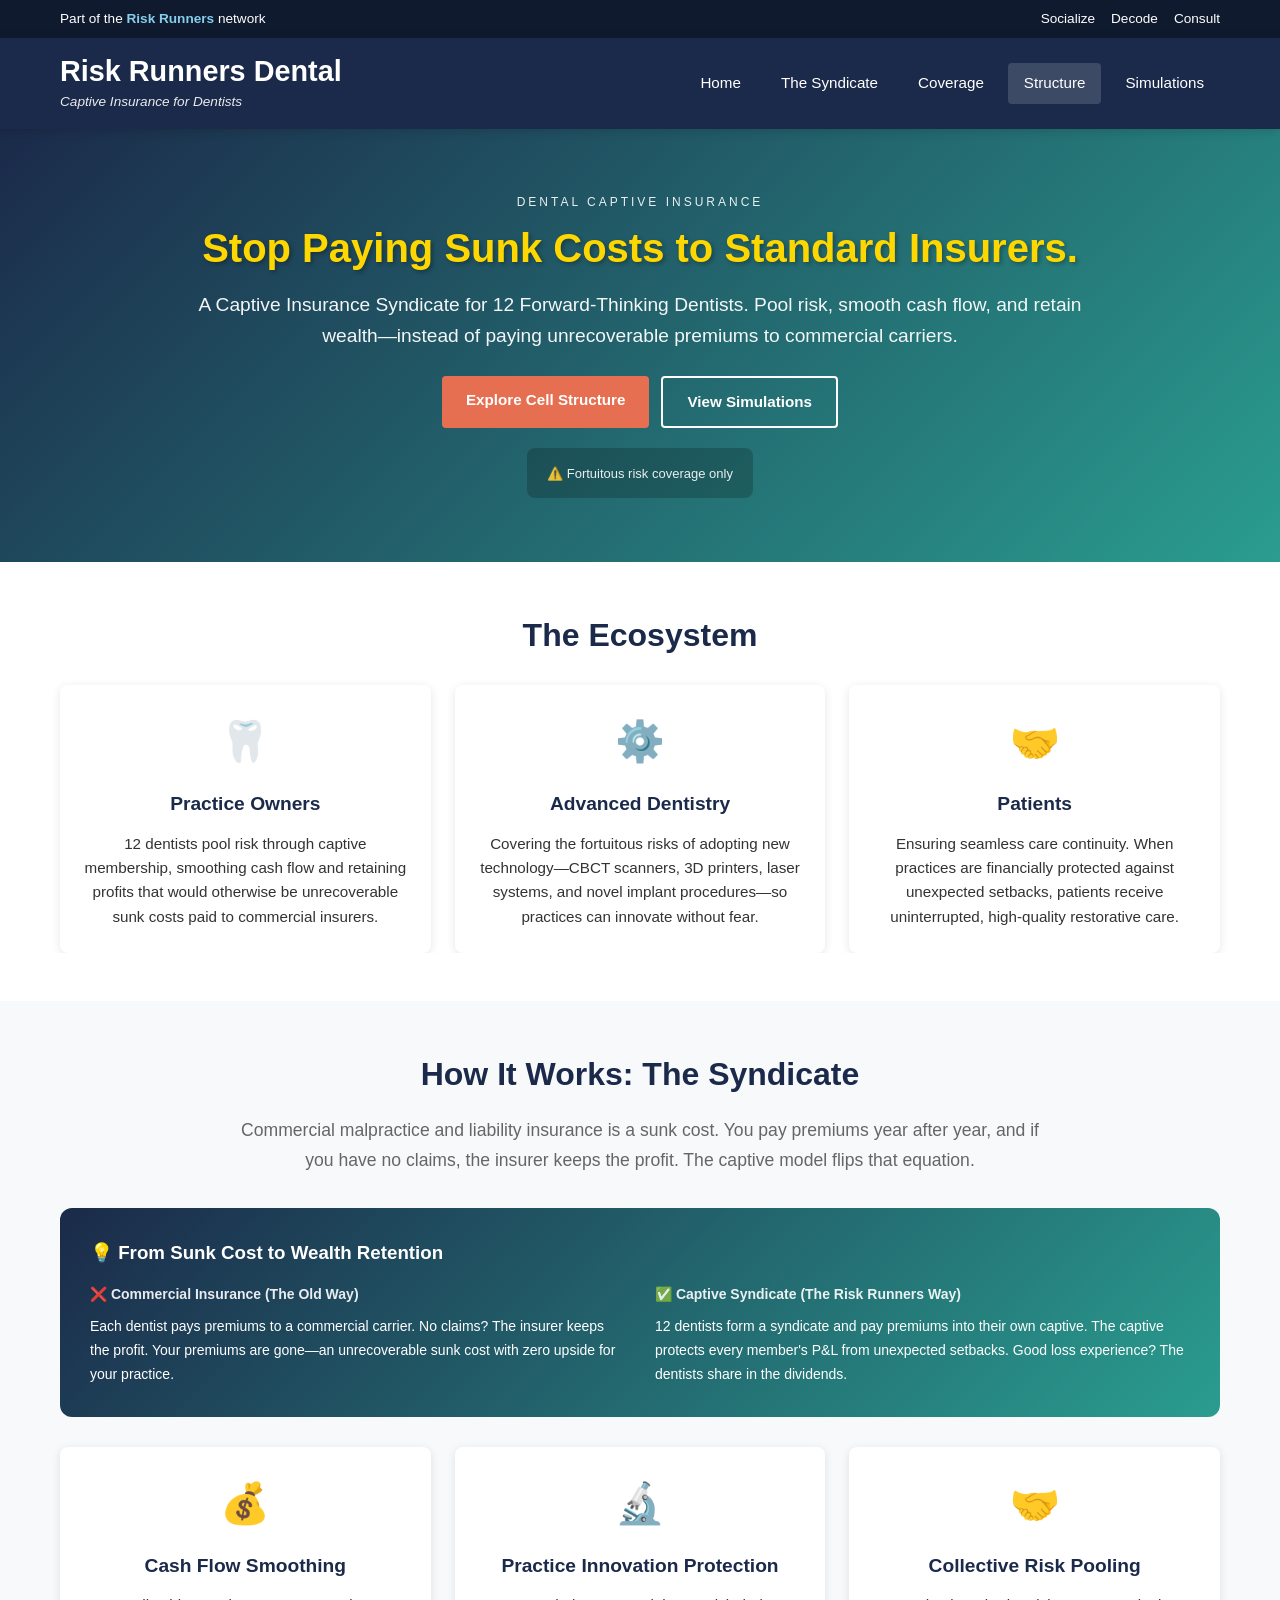
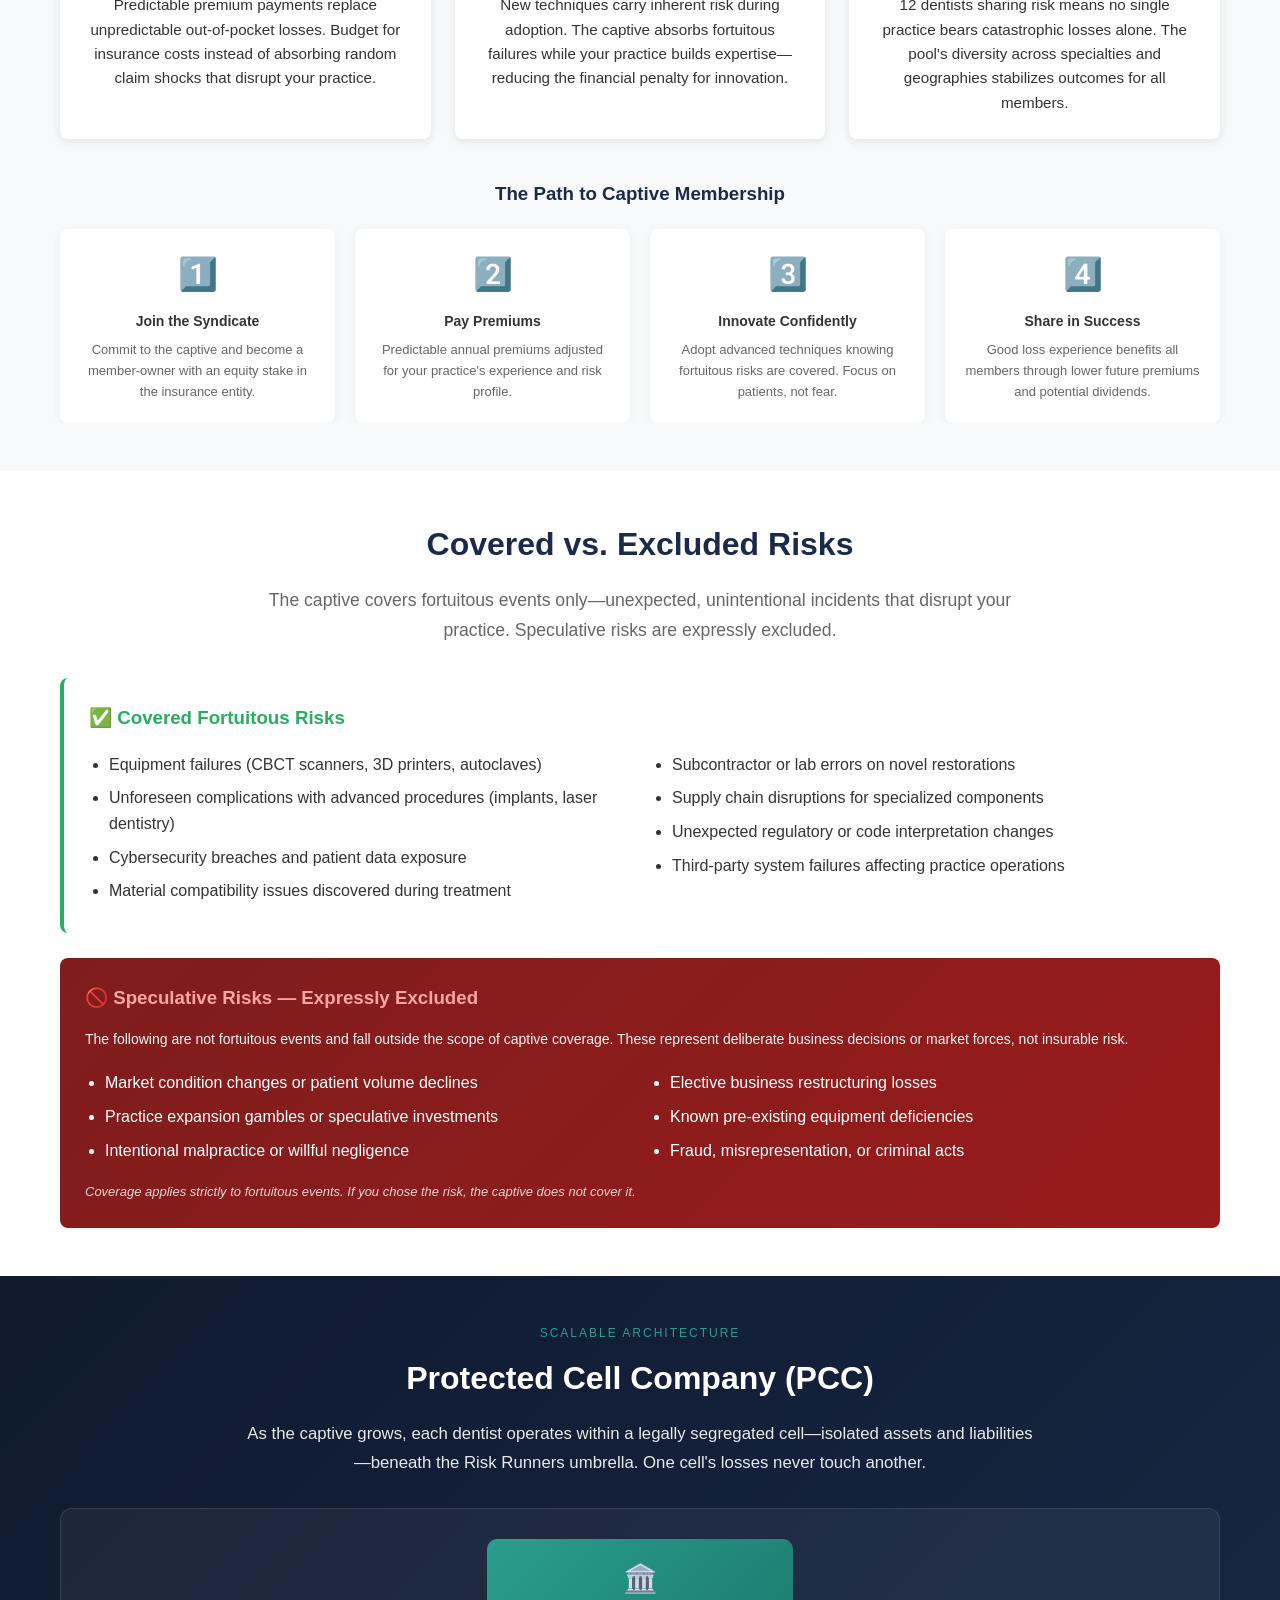
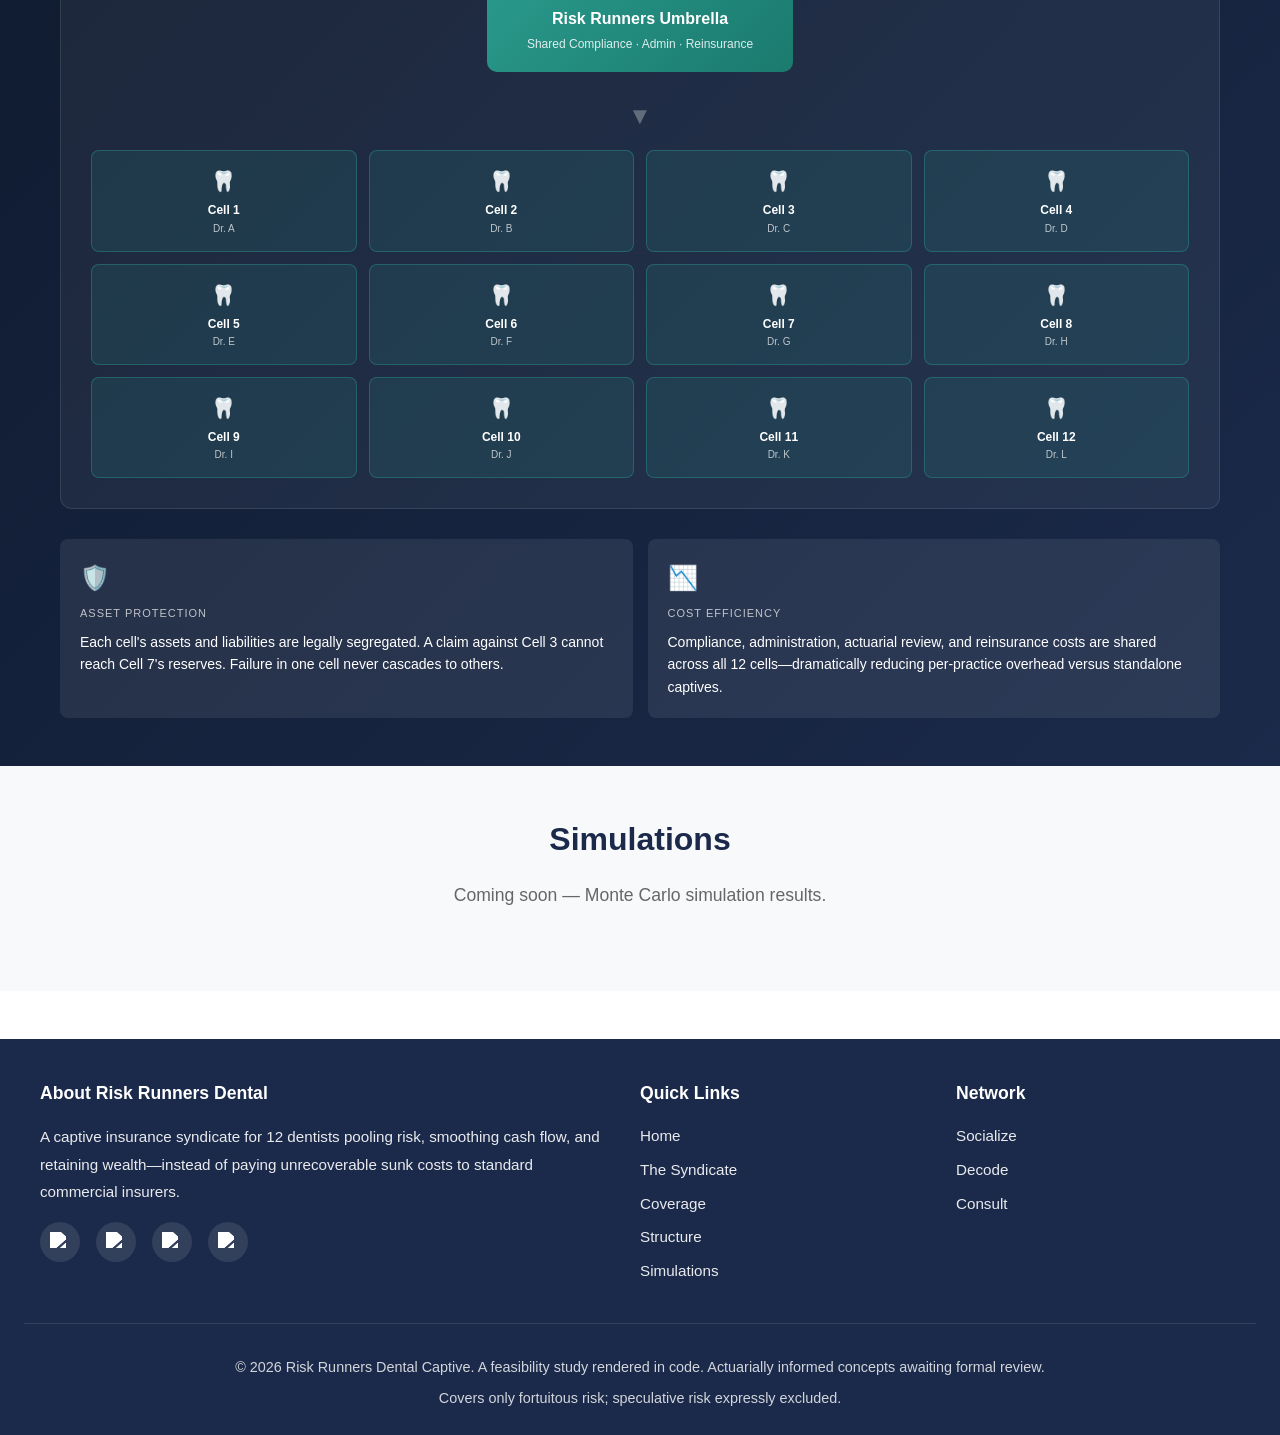
==== index.html @ a0b85a74 "Copy site files to repo root for GitHub Pages root deployment" ====
<!DOCTYPE html>
<html lang="en">
<head>
    <meta charset="UTF-8">
    <meta name="viewport" content="width=device-width, initial-scale=1.0">
    <meta http-equiv="Cache-Control" content="no-cache, no-store, must-revalidate">
    <meta http-equiv="Pragma" content="no-cache">
    <meta http-equiv="Expires" content="0">
    <title>Risk Runners Dental Captive | Captive Insurance for Dentists</title>

    <!-- Favicon and Apple Touch Icons -->
    <link rel="icon" type="image/png" href="assets/dental-captive-logo.png">
    <link rel="apple-touch-icon" href="assets/dental-captive-logo.png">
    <link rel="apple-touch-icon" sizes="152x152" href="assets/dental-captive-logo.png">
    <link rel="apple-touch-icon" sizes="180x180" href="assets/dental-captive-logo.png">
    <link rel="apple-touch-icon" sizes="167x167" href="assets/dental-captive-logo.png">

    <!-- Open Graph Meta Tags -->
    <meta property="og:title" content="Risk Runners Dental Captive">
    <meta property="og:description" content="A captive insurance syndicate for 12 forward-thinking dentists. Pool risk, smooth cash flow, and retain wealth through collective captive ownership.">
    <meta property="og:image" content="https://dental.riskrunners.com/assets/dental-captive-logo.png">
    <meta property="og:image:width" content="1200">
    <meta property="og:image:height" content="630">
    <meta property="og:url" content="https://dental.riskrunners.com/">
    <meta property="og:type" content="website">
    <meta property="og:site_name" content="Risk Runners Dental Captive">

    <!-- Twitter Card Meta Tags -->
    <meta name="twitter:card" content="summary_large_image">
    <meta name="twitter:title" content="Risk Runners Dental Captive">
    <meta name="twitter:description" content="A captive insurance syndicate for 12 forward-thinking dentists. Pool risk, smooth cash flow, and retain wealth.">
    <meta name="twitter:image" content="https://dental.riskrunners.com/assets/dental-captive-logo.png">

    <link rel="stylesheet" href="assets/style.css">
</head>
<body>
    <!-- Top Brand Bar -->
    <div class="brand-bar">
        <div class="container">
            <div>Part of the <a href="https://www.riskrunners.com" target="_blank"><strong>Risk Runners</strong></a> network</div>
            <div class="brand-links">
                <a href="https://jefferson.cloud" target="_blank">Socialize</a>
                <a href="https://richards.systems" target="_blank">Decode</a>
                <a href="https://richards.plus" target="_blank">Consult</a>
            </div>
        </div>
    </div>

    <header>
        <nav>
            <div class="logo">
                <h1><a href="index.html">Risk Runners Dental</a></h1>
                <p class="tagline">Captive Insurance for Dentists</p>
            </div>
            <button class="hamburger" aria-label="Toggle navigation menu" aria-expanded="false">
                <span></span>
                <span></span>
                <span></span>
            </button>
            <ul class="nav-links">
                <li><a href="index.html" class="active">Home</a></li>
                <li><a href="#syndicate">The Syndicate</a></li>
                <li><a href="#coverage">Coverage</a></li>
                <li><a href="#structure">Structure</a></li>
                <li><a href="#simulations">Simulations</a></li>
            </ul>
        </nav>
    </header>

    <main>
        <!-- Hero Section -->
        <section class="hero">
            <div class="hero-content">
                <div style="font-size: 12px; text-transform: uppercase; letter-spacing: 3px; margin-bottom: 10px; opacity: 0.9;">Dental Captive Insurance</div>
                <h2>Stop Paying Sunk Costs to Standard Insurers.</h2>
                <p class="lead">A Captive Insurance Syndicate for 12 Forward-Thinking Dentists. Pool risk, smooth cash flow, and retain wealth—instead of paying unrecoverable premiums to commercial carriers.</p>
                <div class="cta-buttons">
                    <a href="#structure" class="btn btn-primary">Explore Cell Structure</a>
                    <a href="#simulations" class="btn btn-secondary">View Simulations</a>
                </div>
                <div style="margin-top: 20px; padding: 12px 20px; background: rgba(0,0,0,0.2); border-radius: 8px; display: inline-block;">
                    <span style="font-size: 13px; opacity: 0.9;">⚠️ Fortuitous risk coverage only</span>
                </div>
            </div>
        </section>

        <!-- The Ecosystem -->
        <section class="overview">
            <div class="container">
                <h2>The Ecosystem</h2>
                <div class="grid-3">
                    <div class="card">
                        <div class="card-icon">🦷</div>
                        <h3>Practice Owners</h3>
                        <p>12 dentists pool risk through captive membership, smoothing cash flow and retaining profits that would otherwise be unrecoverable sunk costs paid to commercial insurers.</p>
                    </div>
                    <div class="card">
                        <div class="card-icon">⚙️</div>
                        <h3>Advanced Dentistry</h3>
                        <p>Covering the fortuitous risks of adopting new technology—CBCT scanners, 3D printers, laser systems, and novel implant procedures—so practices can innovate without fear.</p>
                    </div>
                    <div class="card">
                        <div class="card-icon">🤝</div>
                        <h3>Patients</h3>
                        <p>Ensuring seamless care continuity. When practices are financially protected against unexpected setbacks, patients receive uninterrupted, high-quality restorative care.</p>
                    </div>
                </div>
            </div>
        </section>

        <!-- How It Works / The Syndicate Analogy -->
        <section id="syndicate" class="overview" style="background: #f8f9fa;">
            <div class="container">
                <h2>How It Works: The Syndicate</h2>
                <p class="section-intro">Commercial malpractice and liability insurance is a sunk cost. You pay premiums year after year, and if you have no claims, the insurer keeps the profit. The captive model flips that equation.</p>

                <!-- Analogy Comparison -->
                <div style="background: linear-gradient(135deg, #1B2A4A 0%, #2A9D8F 100%); color: white; padding: 30px; border-radius: 12px; margin: 30px 0;">
                    <h3 style="color: white; margin-bottom: 15px;">💡 From Sunk Cost to Wealth Retention</h3>
                    <div style="display: grid; grid-template-columns: 1fr 1fr; gap: 30px;">
                        <div>
                            <h4 style="color: rgba(255,255,255,0.9); font-size: 14px; margin-bottom: 10px;">❌ Commercial Insurance (The Old Way)</h4>
                            <p style="font-size: 14px; line-height: 1.7;">Each dentist pays premiums to a commercial carrier. No claims? The insurer keeps the profit. Your premiums are gone—an unrecoverable sunk cost with zero upside for your practice.</p>
                        </div>
                        <div>
                            <h4 style="color: rgba(255,255,255,0.9); font-size: 14px; margin-bottom: 10px;">✅ Captive Syndicate (The Risk Runners Way)</h4>
                            <p style="font-size: 14px; line-height: 1.7;">12 dentists form a syndicate and pay premiums into their own captive. The captive protects every member's P&L from unexpected setbacks. Good loss experience? The dentists share in the dividends.</p>
                        </div>
                    </div>
                </div>

                <!-- Benefits Grid -->
                <div class="grid-3" style="margin-top: 30px;">
                    <div class="card">
                        <div class="card-icon">💰</div>
                        <h3>Cash Flow Smoothing</h3>
                        <p>Predictable premium payments replace unpredictable out-of-pocket losses. Budget for insurance costs instead of absorbing random claim shocks that disrupt your practice.</p>
                    </div>
                    <div class="card">
                        <div class="card-icon">🔬</div>
                        <h3>Practice Innovation Protection</h3>
                        <p>New techniques carry inherent risk during adoption. The captive absorbs fortuitous failures while your practice builds expertise—reducing the financial penalty for innovation.</p>
                    </div>
                    <div class="card">
                        <div class="card-icon">🤝</div>
                        <h3>Collective Risk Pooling</h3>
                        <p>12 dentists sharing risk means no single practice bears catastrophic losses alone. The pool's diversity across specialties and geographies stabilizes outcomes for all members.</p>
                    </div>
                </div>

                <!-- How It Works Steps -->
                <div style="margin-top: 40px;">
                    <h3 style="text-align: center; color: #1B2A4A; margin-bottom: 20px;">The Path to Captive Membership</h3>
                    <div style="display: grid; grid-template-columns: repeat(4, 1fr); gap: 20px;">
                        <div style="text-align: center; padding: 20px; background: white; border-radius: 8px; box-shadow: 0 2px 10px rgba(0,0,0,0.05);">
                            <div style="font-size: 32px; margin-bottom: 10px;">1️⃣</div>
                            <h4 style="font-size: 14px; margin-bottom: 8px;">Join the Syndicate</h4>
                            <p style="font-size: 13px; color: #666;">Commit to the captive and become a member-owner with an equity stake in the insurance entity.</p>
                        </div>
                        <div style="text-align: center; padding: 20px; background: white; border-radius: 8px; box-shadow: 0 2px 10px rgba(0,0,0,0.05);">
                            <div style="font-size: 32px; margin-bottom: 10px;">2️⃣</div>
                            <h4 style="font-size: 14px; margin-bottom: 8px;">Pay Premiums</h4>
                            <p style="font-size: 13px; color: #666;">Predictable annual premiums adjusted for your practice's experience and risk profile.</p>
                        </div>
                        <div style="text-align: center; padding: 20px; background: white; border-radius: 8px; box-shadow: 0 2px 10px rgba(0,0,0,0.05);">
                            <div style="font-size: 32px; margin-bottom: 10px;">3️⃣</div>
                            <h4 style="font-size: 14px; margin-bottom: 8px;">Innovate Confidently</h4>
                            <p style="font-size: 13px; color: #666;">Adopt advanced techniques knowing fortuitous risks are covered. Focus on patients, not fear.</p>
                        </div>
                        <div style="text-align: center; padding: 20px; background: white; border-radius: 8px; box-shadow: 0 2px 10px rgba(0,0,0,0.05);">
                            <div style="font-size: 32px; margin-bottom: 10px;">4️⃣</div>
                            <h4 style="font-size: 14px; margin-bottom: 8px;">Share in Success</h4>
                            <p style="font-size: 13px; color: #666;">Good loss experience benefits all members through lower future premiums and potential dividends.</p>
                        </div>
                    </div>
                </div>
            </div>
        </section>

        <!-- Covered vs. Excluded Risks -->
        <section id="coverage" class="overview">
            <div class="container">
                <h2>Covered vs. Excluded Risks</h2>
                <p class="section-intro">The captive covers fortuitous events only—unexpected, unintentional incidents that disrupt your practice. Speculative risks are expressly excluded.</p>

                <!-- Covered Risks -->
                <div style="padding: 25px; background: white; border-radius: 8px; border-left: 4px solid #27AE60; margin-bottom: 25px;">
                    <h3 style="margin-bottom: 15px; color: #27AE60;">✅ Covered Fortuitous Risks</h3>
                    <div style="display: grid; grid-template-columns: 1fr 1fr; gap: 20px;">
                        <ul style="margin: 0; padding-left: 20px;">
                            <li style="padding: 4px 0;">Equipment failures (CBCT scanners, 3D printers, autoclaves)</li>
                            <li style="padding: 4px 0;">Unforeseen complications with advanced procedures (implants, laser dentistry)</li>
                            <li style="padding: 4px 0;">Cybersecurity breaches and patient data exposure</li>
                            <li style="padding: 4px 0;">Material compatibility issues discovered during treatment</li>
                        </ul>
                        <ul style="margin: 0; padding-left: 20px;">
                            <li style="padding: 4px 0;">Subcontractor or lab errors on novel restorations</li>
                            <li style="padding: 4px 0;">Supply chain disruptions for specialized components</li>
                            <li style="padding: 4px 0;">Unexpected regulatory or code interpretation changes</li>
                            <li style="padding: 4px 0;">Third-party system failures affecting practice operations</li>
                        </ul>
                    </div>
                </div>

                <!-- Excluded Risks — Prominent Block -->
                <div style="padding: 25px; background: linear-gradient(135deg, #7f1d1d 0%, #991b1b 100%); border-radius: 8px; color: white;">
                    <h3 style="color: #fca5a5; margin-bottom: 15px;">🚫 Speculative Risks — Expressly Excluded</h3>
                    <p style="font-size: 14px; line-height: 1.7; margin-bottom: 15px; opacity: 0.95;">The following are not fortuitous events and fall outside the scope of captive coverage. These represent deliberate business decisions or market forces, not insurable risk.</p>
                    <div style="display: grid; grid-template-columns: 1fr 1fr; gap: 20px;">
                        <ul style="margin: 0; padding-left: 20px;">
                            <li style="padding: 4px 0;">Market condition changes or patient volume declines</li>
                            <li style="padding: 4px 0;">Practice expansion gambles or speculative investments</li>
                            <li style="padding: 4px 0;">Intentional malpractice or willful negligence</li>
                        </ul>
                        <ul style="margin: 0; padding-left: 20px;">
                            <li style="padding: 4px 0;">Elective business restructuring losses</li>
                            <li style="padding: 4px 0;">Known pre-existing equipment deficiencies</li>
                            <li style="padding: 4px 0;">Fraud, misrepresentation, or criminal acts</li>
                        </ul>
                    </div>
                    <p style="margin-top: 15px; font-size: 13px; opacity: 0.8; font-style: italic;">Coverage applies strictly to fortuitous events. If you chose the risk, the captive does not cover it.</p>
                </div>
            </div>
        </section>

        <!-- Protected Cell Company Architecture -->
        <section id="structure" class="overview" style="background: linear-gradient(135deg, #0F1A2E 0%, #1B2A4A 100%);">
            <div class="container">
                <div style="text-align: center; color: white; margin-bottom: 30px;">
                    <div style="font-size: 12px; text-transform: uppercase; letter-spacing: 2px; color: #2A9D8F; margin-bottom: 10px;">Scalable Architecture</div>
                    <h2 style="color: white;">Protected Cell Company (PCC)</h2>
                    <p style="max-width: 800px; margin: 15px auto 0; font-size: 1.05rem; opacity: 0.9; line-height: 1.7;">As the captive grows, each dentist operates within a legally segregated cell—isolated assets and liabilities—beneath the Risk Runners umbrella. One cell's losses never touch another.</p>
                </div>

                <!-- PCC Visual Diagram -->
                <div style="background: rgba(255,255,255,0.05); border: 1px solid rgba(255,255,255,0.1); border-radius: 12px; padding: 30px; margin-bottom: 30px;">
                    <!-- Umbrella -->
                    <div style="text-align: center; margin-bottom: 25px;">
                        <div style="display: inline-block; background: linear-gradient(135deg, #2A9D8F, #1B7A6E); padding: 18px 40px; border-radius: 10px; color: white;">
                            <div style="font-size: 28px;">🏛️</div>
                            <div style="font-size: 16px; font-weight: 700; margin-top: 5px;">Risk Runners Umbrella</div>
                            <div style="font-size: 12px; opacity: 0.85; margin-top: 3px;">Shared Compliance · Admin · Reinsurance</div>
                        </div>
                    </div>
                    <!-- Connector -->
                    <div style="text-align: center; color: rgba(255,255,255,0.3); font-size: 24px; margin-bottom: 15px;">▼</div>
                    <!-- Cell Grid — 4x3 for 12 dentists -->
                    <div style="display: grid; grid-template-columns: repeat(4, 1fr); gap: 12px;">
                        <div style="background: rgba(42,157,143,0.15); border: 1px solid rgba(42,157,143,0.4); border-radius: 8px; padding: 14px 10px; text-align: center; color: white;">
                            <div style="font-size: 20px;">🦷</div>
                            <div style="font-size: 12px; font-weight: 600; margin-top: 4px;">Cell 1</div>
                            <div style="font-size: 10px; opacity: 0.7;">Dr. A</div>
                        </div>
                        <div style="background: rgba(42,157,143,0.15); border: 1px solid rgba(42,157,143,0.4); border-radius: 8px; padding: 14px 10px; text-align: center; color: white;">
                            <div style="font-size: 20px;">🦷</div>
                            <div style="font-size: 12px; font-weight: 600; margin-top: 4px;">Cell 2</div>
                            <div style="font-size: 10px; opacity: 0.7;">Dr. B</div>
                        </div>
                        <div style="background: rgba(42,157,143,0.15); border: 1px solid rgba(42,157,143,0.4); border-radius: 8px; padding: 14px 10px; text-align: center; color: white;">
                            <div style="font-size: 20px;">🦷</div>
                            <div style="font-size: 12px; font-weight: 600; margin-top: 4px;">Cell 3</div>
                            <div style="font-size: 10px; opacity: 0.7;">Dr. C</div>
                        </div>
                        <div style="background: rgba(42,157,143,0.15); border: 1px solid rgba(42,157,143,0.4); border-radius: 8px; padding: 14px 10px; text-align: center; color: white;">
                            <div style="font-size: 20px;">🦷</div>
                            <div style="font-size: 12px; font-weight: 600; margin-top: 4px;">Cell 4</div>
                            <div style="font-size: 10px; opacity: 0.7;">Dr. D</div>
                        </div>
                        <div style="background: rgba(42,157,143,0.15); border: 1px solid rgba(42,157,143,0.4); border-radius: 8px; padding: 14px 10px; text-align: center; color: white;">
                            <div style="font-size: 20px;">🦷</div>
                            <div style="font-size: 12px; font-weight: 600; margin-top: 4px;">Cell 5</div>
                            <div style="font-size: 10px; opacity: 0.7;">Dr. E</div>
                        </div>
                        <div style="background: rgba(42,157,143,0.15); border: 1px solid rgba(42,157,143,0.4); border-radius: 8px; padding: 14px 10px; text-align: center; color: white;">
                            <div style="font-size: 20px;">🦷</div>
                            <div style="font-size: 12px; font-weight: 600; margin-top: 4px;">Cell 6</div>
                            <div style="font-size: 10px; opacity: 0.7;">Dr. F</div>
                        </div>
                        <div style="background: rgba(42,157,143,0.15); border: 1px solid rgba(42,157,143,0.4); border-radius: 8px; padding: 14px 10px; text-align: center; color: white;">
                            <div style="font-size: 20px;">🦷</div>
                            <div style="font-size: 12px; font-weight: 600; margin-top: 4px;">Cell 7</div>
                            <div style="font-size: 10px; opacity: 0.7;">Dr. G</div>
                        </div>
                        <div style="background: rgba(42,157,143,0.15); border: 1px solid rgba(42,157,143,0.4); border-radius: 8px; padding: 14px 10px; text-align: center; color: white;">
                            <div style="font-size: 20px;">🦷</div>
                            <div style="font-size: 12px; font-weight: 600; margin-top: 4px;">Cell 8</div>
                            <div style="font-size: 10px; opacity: 0.7;">Dr. H</div>
                        </div>
                        <div style="background: rgba(42,157,143,0.15); border: 1px solid rgba(42,157,143,0.4); border-radius: 8px; padding: 14px 10px; text-align: center; color: white;">
                            <div style="font-size: 20px;">🦷</div>
                            <div style="font-size: 12px; font-weight: 600; margin-top: 4px;">Cell 9</div>
                            <div style="font-size: 10px; opacity: 0.7;">Dr. I</div>
                        </div>
                        <div style="background: rgba(42,157,143,0.15); border: 1px solid rgba(42,157,143,0.4); border-radius: 8px; padding: 14px 10px; text-align: center; color: white;">
                            <div style="font-size: 20px;">🦷</div>
                            <div style="font-size: 12px; font-weight: 600; margin-top: 4px;">Cell 10</div>
                            <div style="font-size: 10px; opacity: 0.7;">Dr. J</div>
                        </div>
                        <div style="background: rgba(42,157,143,0.15); border: 1px solid rgba(42,157,143,0.4); border-radius: 8px; padding: 14px 10px; text-align: center; color: white;">
                            <div style="font-size: 20px;">🦷</div>
                            <div style="font-size: 12px; font-weight: 600; margin-top: 4px;">Cell 11</div>
                            <div style="font-size: 10px; opacity: 0.7;">Dr. K</div>
                        </div>
                        <div style="background: rgba(42,157,143,0.15); border: 1px solid rgba(42,157,143,0.4); border-radius: 8px; padding: 14px 10px; text-align: center; color: white;">
                            <div style="font-size: 20px;">🦷</div>
                            <div style="font-size: 12px; font-weight: 600; margin-top: 4px;">Cell 12</div>
                            <div style="font-size: 10px; opacity: 0.7;">Dr. L</div>
                        </div>
                    </div>
                </div>

                <!-- Key Benefits -->
                <div style="display: grid; grid-template-columns: 1fr 1fr; gap: 15px;">
                    <div style="background: rgba(255,255,255,0.08); padding: 20px; border-radius: 8px; color: white;">
                        <div style="font-size: 24px; margin-bottom: 8px;">🛡️</div>
                        <div style="font-size: 11px; text-transform: uppercase; opacity: 0.7; letter-spacing: 1px;">Asset Protection</div>
                        <div style="font-size: 14px; margin-top: 8px; line-height: 1.6;">Each cell's assets and liabilities are legally segregated. A claim against Cell 3 cannot reach Cell 7's reserves. Failure in one cell never cascades to others.</div>
                    </div>
                    <div style="background: rgba(255,255,255,0.08); padding: 20px; border-radius: 8px; color: white;">
                        <div style="font-size: 24px; margin-bottom: 8px;">📉</div>
                        <div style="font-size: 11px; text-transform: uppercase; opacity: 0.7; letter-spacing: 1px;">Cost Efficiency</div>
                        <div style="font-size: 14px; margin-top: 8px; line-height: 1.6;">Compliance, administration, actuarial review, and reinsurance costs are shared across all 12 cells—dramatically reducing per-practice overhead versus standalone captives.</div>
                    </div>
                </div>
            </div>
        </section>

        <section id="simulations" class="overview" style="background: #f8f9fa;">
            <div class="container">
                <h2>Simulations</h2>
                <p class="section-intro">Coming soon — Monte Carlo simulation results.</p>
            </div>
        </section>
    </main>

    <footer>
        <div class="footer-content">
            <div class="footer-section">
                <h3>About Risk Runners Dental</h3>
                <p>A captive insurance syndicate for 12 dentists pooling risk, smoothing cash flow, and retaining wealth—instead of paying unrecoverable sunk costs to standard commercial insurers.</p>
                <div class="social-links">
                    <a href="https://www.instagram.com/richards.plus/" target="_blank" title="Instagram">
                        <img src="https://cdn.simpleicons.org/instagram/white" alt="Instagram">
                    </a>
                    <a href="https://www.linkedin.com/in/jefferson-richards/" target="_blank" title="LinkedIn">
                        <img src="https://cdn.simpleicons.org/linkedin/white" alt="LinkedIn">
                    </a>
                    <a href="https://github.com/jeffy893" target="_blank" title="GitHub">
                        <img src="https://cdn.simpleicons.org/github/white" alt="GitHub">
                    </a>
                    <a href="https://x.com/perrydime" target="_blank" title="X">
                        <img src="https://cdn.simpleicons.org/x/white" alt="X">
                    </a>
                </div>
            </div>

            <div class="footer-section">
                <h3>Quick Links</h3>
                <ul class="footer-links">
                    <li><a href="index.html">Home</a></li>
                    <li><a href="#syndicate">The Syndicate</a></li>
                    <li><a href="#coverage">Coverage</a></li>
                    <li><a href="#structure">Structure</a></li>
                    <li><a href="#simulations">Simulations</a></li>
                </ul>
            </div>

            <div class="footer-section">
                <h3>Network</h3>
                <ul class="footer-links">
                    <li><a href="https://jefferson.cloud" target="_blank">Socialize</a></li>
                    <li><a href="https://richards.systems" target="_blank">Decode</a></li>
                    <li><a href="https://richards.plus" target="_blank">Consult</a></li>
                </ul>
            </div>
        </div>

        <div class="footer-bottom">
            <div class="container">
                <p>&copy; 2026 Risk Runners Dental Captive. A feasibility study rendered in code. Actuarially informed concepts awaiting formal review.</p>
                <p class="disclaimer">Covers only fortuitous risk; speculative risk expressly excluded.</p>
            </div>
        </div>
    </footer>

    <script src="assets/app.js"></script>
</body>
</html>
---- assets/style.css ----
/* Risk Runners Dental Captive - Professional Stylesheet */
/* Mobile-First, Responsive Design */

:root {
    --primary-color: #1B2A4A;
    --secondary-color: #2A9D8F;
    --accent-color: #E76F51;
    --success-color: #27AE60;
    --text-color: #333;
    --light-bg: #F0F4F8;
    --white: #FFFFFF;
    --shadow: 0 2px 10px rgba(0,0,0,0.1);
    --slate: #64748B;
}

* {
    margin: 0;
    padding: 0;
    box-sizing: border-box;
}

html {
    scroll-behavior: smooth;
    scroll-padding-top: 80px;
}

body {
    font-family: 'Segoe UI', Tahoma, Geneva, Verdana, sans-serif;
    line-height: 1.6;
    color: var(--text-color);
    background-color: var(--white);
    overflow-x: hidden;
    width: 100%;
    min-height: 100vh;
}

.container {
    max-width: 1200px;
    margin: 0 auto;
    padding: 0 20px;
    width: 100%;
}

/* ==================== TOP BRAND BAR ==================== */
.brand-bar {
    background-color: #0F1A2E;
    color: var(--white);
    padding: 8px 0;
    font-size: 0.85rem;
    width: 100%;
}

.brand-bar .container {
    display: flex;
    justify-content: space-between;
    align-items: center;
    flex-wrap: wrap;
    gap: 8px;
}

.brand-bar a {
    color: #87CEEB;
    text-decoration: none;
    transition: color 0.3s;
}

.brand-bar a:hover {
    color: #ADD8E6;
    text-decoration: underline;
}

.brand-links {
    display: flex;
    gap: 1rem;
    flex-wrap: wrap;
}

.brand-links a {
    color: var(--white);
    text-decoration: none;
    transition: color 0.3s;
    white-space: nowrap;
}

.brand-links a:hover {
    color: var(--secondary-color);
}

/* ==================== HEADER & NAVIGATION ==================== */
header {
    background-color: var(--primary-color);
    color: var(--white);
    box-shadow: 0 2px 10px rgba(0,0,0,0.15);
    position: sticky;
    top: 0;
    z-index: 1000;
    width: 100%;
}

nav {
    max-width: 1200px;
    margin: 0 auto;
    padding: 1rem 20px;
    display: flex;
    justify-content: space-between;
    align-items: center;
    gap: 1rem;
    position: relative;
}

.logo {
    flex-shrink: 0;
}

.logo h1 {
    font-size: 1.5rem;
    margin-bottom: 0.2rem;
    line-height: 1.2;
}

.logo h1 a {
    color: var(--white);
    text-decoration: none;
}

.tagline {
    font-size: 0.85rem;
    opacity: 0.9;
    font-style: italic;
}

.nav-links {
    display: flex;
    list-style: none;
    gap: 0.5rem;
    flex-wrap: wrap;
    justify-content: center;
    margin: 0;
    padding: 0;
}

.nav-links li {
    margin: 0;
}

.nav-links a {
    color: var(--white);
    text-decoration: none;
    font-weight: 500;
    transition: all 0.3s;
    padding: 0.5rem 0.75rem;
    border-radius: 4px;
    display: block;
    white-space: nowrap;
    font-size: 0.9rem;
}

.nav-links a:hover,
.nav-links a.active {
    background-color: rgba(255,255,255,0.15);
}

/* ==================== HAMBURGER MENU ==================== */
.hamburger {
    display: none;
    flex-direction: column;
    cursor: pointer;
    gap: 5px;
    padding: 5px;
    background: none;
    border: none;
    z-index: 1001;
}

.hamburger span {
    display: block;
    width: 25px;
    height: 3px;
    background-color: var(--white);
    border-radius: 3px;
    transition: all 0.3s ease;
}

.hamburger.active span:nth-child(1) {
    transform: rotate(45deg) translate(5px, 6px);
}

.hamburger.active span:nth-child(2) {
    opacity: 0;
}

.hamburger.active span:nth-child(3) {
    transform: rotate(-45deg) translate(5px, -6px);
}

/* ==================== HERO SECTION ==================== */
.hero {
    background: linear-gradient(135deg, var(--primary-color) 0%, var(--secondary-color) 100%);
    color: var(--white);
    padding: 3rem 1.5rem;
    text-align: center;
    width: 100%;
}

.hero-content {
    max-width: 900px;
    margin: 0 auto;
}

.hero h2 {
    font-size: clamp(1.5rem, 5vw, 2.5rem);
    margin-bottom: 1rem;
    color: #FFD700;
    text-shadow: 2px 2px 4px rgba(0,0,0,0.3);
    line-height: 1.3;
}

.lead {
    font-size: clamp(1rem, 3vw, 1.2rem);
    margin-bottom: 1.5rem;
    opacity: 0.95;
    line-height: 1.6;
}

/* ==================== BUTTONS ==================== */
.cta-buttons {
    display: flex;
    flex-wrap: wrap;
    justify-content: center;
    gap: 0.75rem;
}

.btn {
    display: inline-block;
    padding: 0.75rem 1.5rem;
    border-radius: 4px;
    text-decoration: none;
    font-weight: 600;
    transition: all 0.3s;
    text-align: center;
    white-space: nowrap;
    font-size: 0.95rem;
}

.btn-primary {
    background-color: var(--accent-color);
    color: var(--white);
}

.btn-primary:hover {
    background-color: #D4533B;
    transform: translateY(-2px);
    box-shadow: 0 4px 12px rgba(0,0,0,0.2);
}

.btn-secondary {
    background-color: transparent;
    color: var(--white);
    border: 2px solid var(--white);
}

.btn-secondary:hover {
    background-color: var(--white);
    color: var(--primary-color);
}

/* ==================== SECTIONS ==================== */
.overview {
    padding: 3rem 1.5rem;
    width: 100%;
    overflow-x: hidden;
}

section {
    padding: 3rem 1.5rem;
    width: 100%;
    overflow-x: hidden;
}

section h2 {
    font-size: clamp(1.5rem, 4vw, 2rem);
    margin-bottom: 1rem;
    color: var(--primary-color);
    text-align: center;
}

.section-intro {
    text-align: center;
    font-size: clamp(0.95rem, 2.5vw, 1.1rem);
    max-width: 800px;
    margin: 0 auto 2rem;
    color: #666;
    line-height: 1.7;
}

/* ==================== GRID LAYOUTS ==================== */
.grid-3 {
    display: grid;
    grid-template-columns: repeat(auto-fit, minmax(280px, 1fr));
    gap: 1.5rem;
    margin-top: 1.5rem;
}

/* ==================== CARDS ==================== */
.card {
    background: var(--white);
    padding: 1.5rem;
    border-radius: 8px;
    box-shadow: var(--shadow);
    text-align: center;
    transition: transform 0.3s;
}

.card:hover {
    transform: translateY(-5px);
    box-shadow: 0 4px 20px rgba(0,0,0,0.15);
}

.card-icon {
    font-size: 2.5rem;
    margin-bottom: 1rem;
}

.card h3 {
    color: var(--primary-color);
    margin-bottom: 0.75rem;
    font-size: 1.2rem;
}

.card p {
    font-size: 0.95rem;
    line-height: 1.6;
}

/* ==================== METRICS ==================== */
.key-metrics {
    background-color: var(--light-bg);
}

.metrics-grid {
    display: grid;
    grid-template-columns: repeat(auto-fit, minmax(150px, 1fr));
    gap: 1.5rem;
    margin-top: 1.5rem;
}

.metric {
    background: var(--white);
    padding: 1.5rem 1rem;
    border-radius: 8px;
    text-align: center;
    box-shadow: var(--shadow);
}

.metric-value {
    font-size: clamp(1.8rem, 5vw, 2.5rem);
    font-weight: bold;
    color: var(--secondary-color);
    margin-bottom: 0.5rem;
}

.metric-label {
    font-size: 0.9rem;
    color: #666;
}

/* ==================== RISK CARDS ==================== */
.risk-card {
    background: var(--white);
    padding: 1.5rem;
    border-radius: 8px;
    box-shadow: var(--shadow);
    border-left: 4px solid var(--secondary-color);
}

.risk-card h3 {
    color: var(--primary-color);
    margin-bottom: 1rem;
    font-size: 1.2rem;
}

.risk-card ul {
    list-style-position: inside;
    margin-bottom: 1rem;
    padding-left: 0;
}

.risk-card li {
    padding: 0.3rem 0;
    font-size: 0.95rem;
}

.risk-stat {
    background-color: var(--secondary-color);
    color: var(--white);
    padding: 0.5rem 1rem;
    border-radius: 4px;
    text-align: center;
    font-weight: bold;
    margin-top: 1rem;
    font-size: 0.9rem;
}

/* ==================== CTA SECTION ==================== */
.cta-section {
    background: linear-gradient(135deg, var(--secondary-color) 0%, var(--primary-color) 100%);
    color: var(--white);
    text-align: center;
}

.cta-section h2 {
    color: var(--white);
}

/* ==================== FOOTER ==================== */
footer {
    background-color: var(--primary-color);
    color: var(--white);
    padding: 2.5rem 1.5rem 1rem;
    margin-top: 3rem;
    width: 100%;
}

.footer-content {
    max-width: 1200px;
    margin: 0 auto;
    display: grid;
    grid-template-columns: 1fr;
    gap: 2rem;
    margin-bottom: 2rem;
}

.footer-section h3 {
    color: var(--white);
    margin-bottom: 1rem;
    font-size: 1.1rem;
}

.footer-section p {
    line-height: 1.8;
    opacity: 0.9;
    font-size: 0.95rem;
}

.footer-links {
    list-style: none;
    padding: 0;
    margin: 0;
}

.footer-links li {
    margin-bottom: 0.5rem;
}

.footer-links a {
    color: var(--white);
    text-decoration: none;
    opacity: 0.9;
    transition: opacity 0.3s;
    font-size: 0.95rem;
}

.footer-links a:hover {
    opacity: 1;
    text-decoration: underline;
}

.social-links {
    display: flex;
    gap: 1rem;
    margin-top: 1rem;
    flex-wrap: wrap;
}

.social-links a {
    display: flex;
    width: 40px;
    height: 40px;
    background-color: rgba(255,255,255,0.1);
    border-radius: 50%;
    align-items: center;
    justify-content: center;
    transition: background-color 0.3s;
}

.social-links a:hover {
    background-color: rgba(255,255,255,0.2);
}

.social-links img {
    width: 20px;
    height: 20px;
    filter: brightness(0) invert(1);
}

.footer-bottom {
    border-top: 1px solid rgba(255,255,255,0.1);
    padding-top: 1.5rem;
    text-align: center;
}

.footer-bottom p {
    margin: 0.5rem 0;
    opacity: 0.8;
    font-size: 0.9rem;
}

.disclaimer {
    font-size: 0.85rem;
    opacity: 0.7;
    margin-top: 0.5rem;
    line-height: 1.6;
}

/* ==================== RESPONSIVE BREAKPOINTS ==================== */

/* Tablets and larger */
@media (min-width: 600px) {
    .footer-content {
        grid-template-columns: repeat(2, 1fr);
    }
}

/* Desktop */
@media (min-width: 900px) {
    nav {
        flex-wrap: nowrap;
    }

    .nav-links {
        flex-wrap: nowrap;
    }

    .footer-content {
        grid-template-columns: 2fr 1fr 1fr;
    }

    section {
        padding: 4rem 2rem;
    }

    .hero {
        padding: 4rem 2rem;
    }
}

/* Large Desktop */
@media (min-width: 1200px) {
    .logo h1 {
        font-size: 1.8rem;
    }

    .nav-links a {
        padding: 0.5rem 1rem;
        font-size: 0.95rem;
    }
}

/* ==================== MOBILE SPECIFIC ==================== */
@media (max-width: 768px) {
    .hamburger {
        display: flex;
    }

    .nav-links {
        display: none;
        position: absolute;
        top: 100%;
        left: 0;
        right: 0;
        background-color: var(--primary-color);
        flex-direction: column;
        padding: 1rem;
        box-shadow: 0 4px 12px rgba(0,0,0,0.2);
        gap: 0;
    }

    .nav-links.active {
        display: flex;
    }

    .nav-links a {
        padding: 0.75rem 1rem;
        font-size: 1rem;
        border-bottom: 1px solid rgba(255,255,255,0.1);
    }

    .nav-links li:last-child a {
        border-bottom: none;
    }

    /* Override inline grid layouts */
    [style*="grid-template-columns: repeat(4"] {
        grid-template-columns: repeat(2, 1fr) !important;
    }

    [style*="grid-template-columns: 1fr 1fr"] {
        grid-template-columns: 1fr !important;
    }

    [style*="grid-template-columns: 2fr 1fr"] {
        grid-template-columns: 1fr !important;
    }

    [style*="grid-template-columns: 1fr 2fr"] {
        grid-template-columns: 1fr !important;
    }

    [style*="padding: 40px"] {
        padding: 20px !important;
    }

    [style*="gap: 40px"] {
        gap: 20px !important;
    }

    [style*="gap: 30px"] {
        gap: 15px !important;
    }

    [style*="font-size: 80px"] {
        font-size: 48px !important;
    }
}

@media (max-width: 599px) {
    header {
        position: sticky;
        top: 0;
        z-index: 1000;
    }

    .brand-bar {
        padding: 6px 0;
        font-size: 0.75rem;
    }

    .brand-bar .container {
        flex-direction: column;
        text-align: center;
        gap: 4px;
    }

    .brand-links {
        gap: 0.75rem;
        justify-content: center;
    }

    nav {
        padding: 0.75rem 15px;
        gap: 0.75rem;
    }

    .logo h1 {
        font-size: 1.2rem;
    }

    .tagline {
        font-size: 0.75rem;
    }

    .hero {
        padding: 2rem 1rem;
    }

    .btn {
        padding: 0.6rem 1.2rem;
        font-size: 0.85rem;
    }

    .cta-buttons {
        flex-direction: column;
        align-items: center;
    }

    .cta-buttons .btn {
        width: 100%;
        max-width: 280px;
    }

    section {
        padding: 2rem 1rem;
    }

    section h2 {
        font-size: 1.3rem;
    }

    .card {
        padding: 1.25rem;
    }

    .card-icon {
        font-size: 2rem;
    }

    .metrics-grid {
        grid-template-columns: repeat(2, 1fr);
        gap: 1rem;
    }

    .metric-value {
        font-size: 1.5rem;
    }

    footer {
        padding: 2rem 1rem 1rem;
        margin-top: 2rem;
    }

    .footer-bottom p {
        font-size: 0.8rem;
    }

    .disclaimer {
        font-size: 0.75rem;
    }
}

@media (max-width: 480px) {
    [style*="grid-template-columns: repeat(2"] {
        grid-template-columns: 1fr !important;
    }

    [style*="grid-template-columns: repeat(3"] {
        grid-template-columns: 1fr !important;
    }
}

/* ==================== UTILITY ==================== */
img {
    max-width: 100%;
    height: auto;
}

* {
    max-width: 100vw;
}

section, .container, main, header, footer, nav {
    overflow-x: hidden;
}
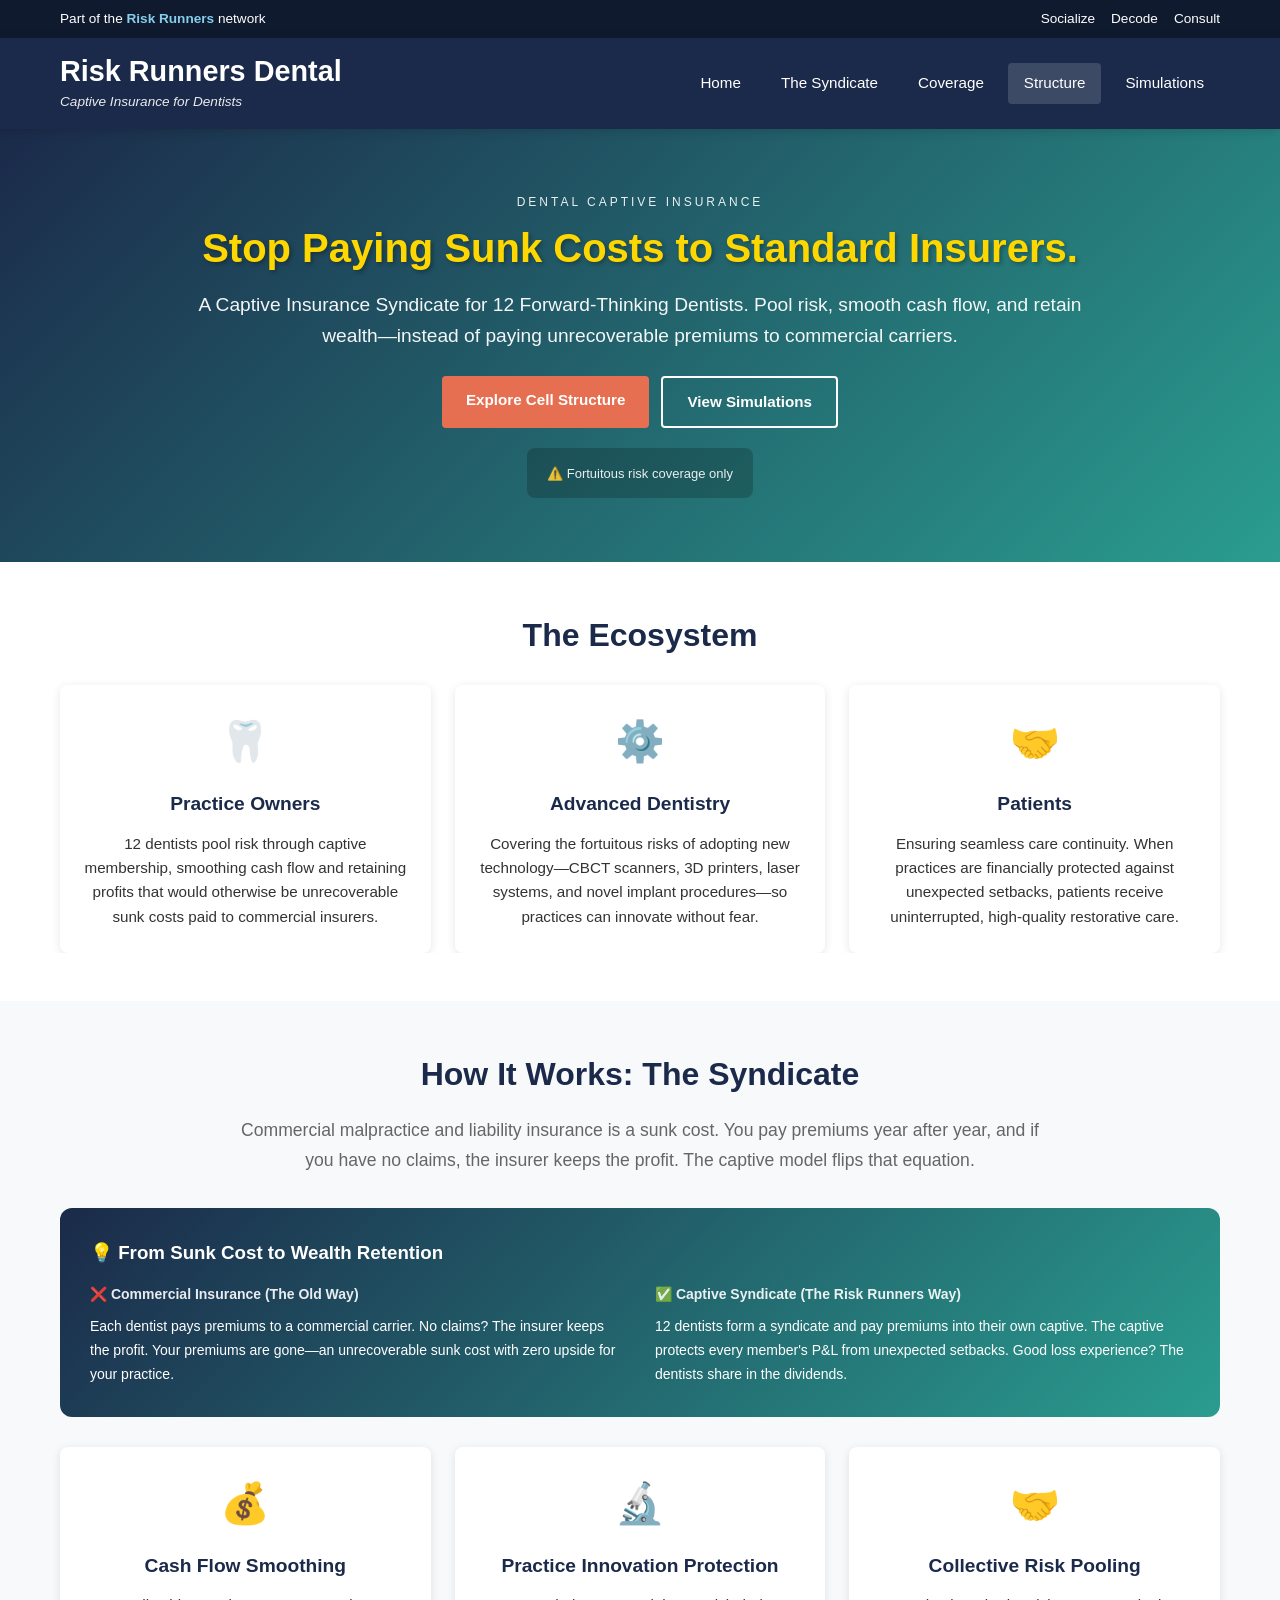
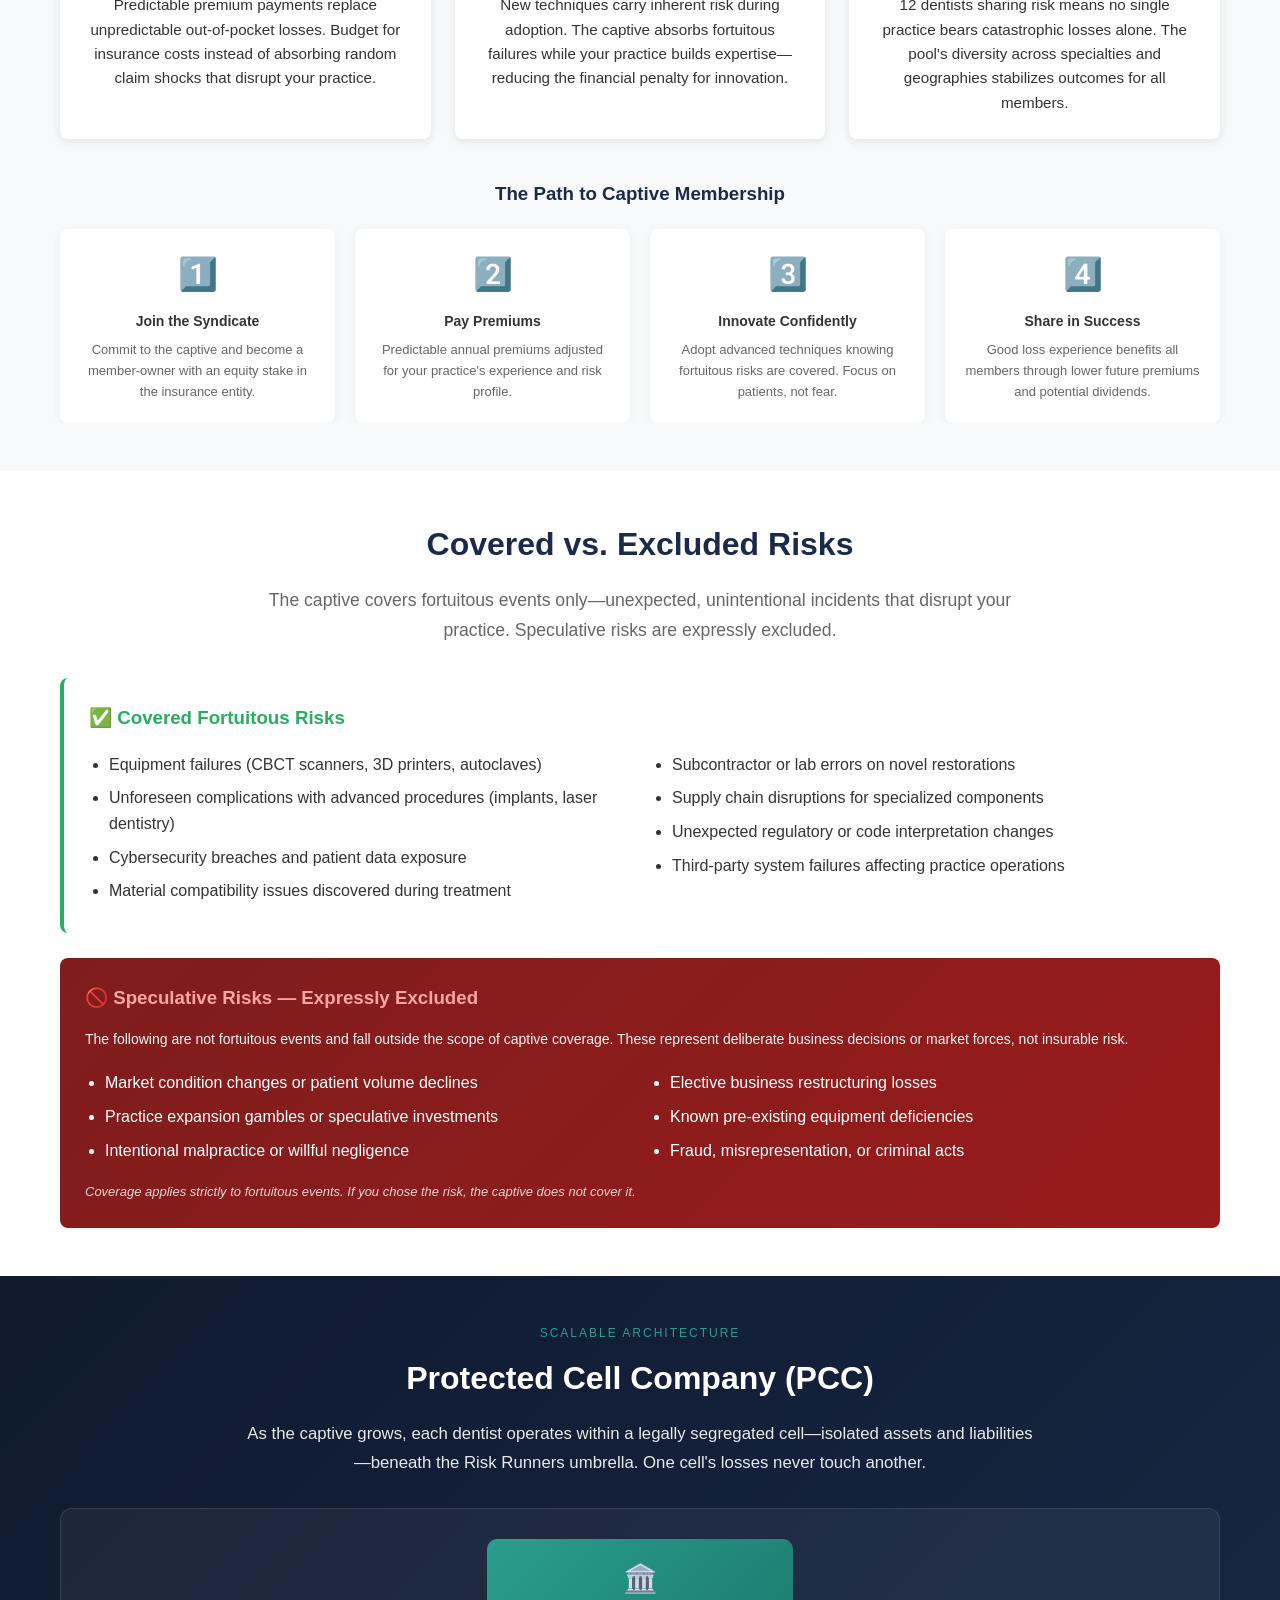
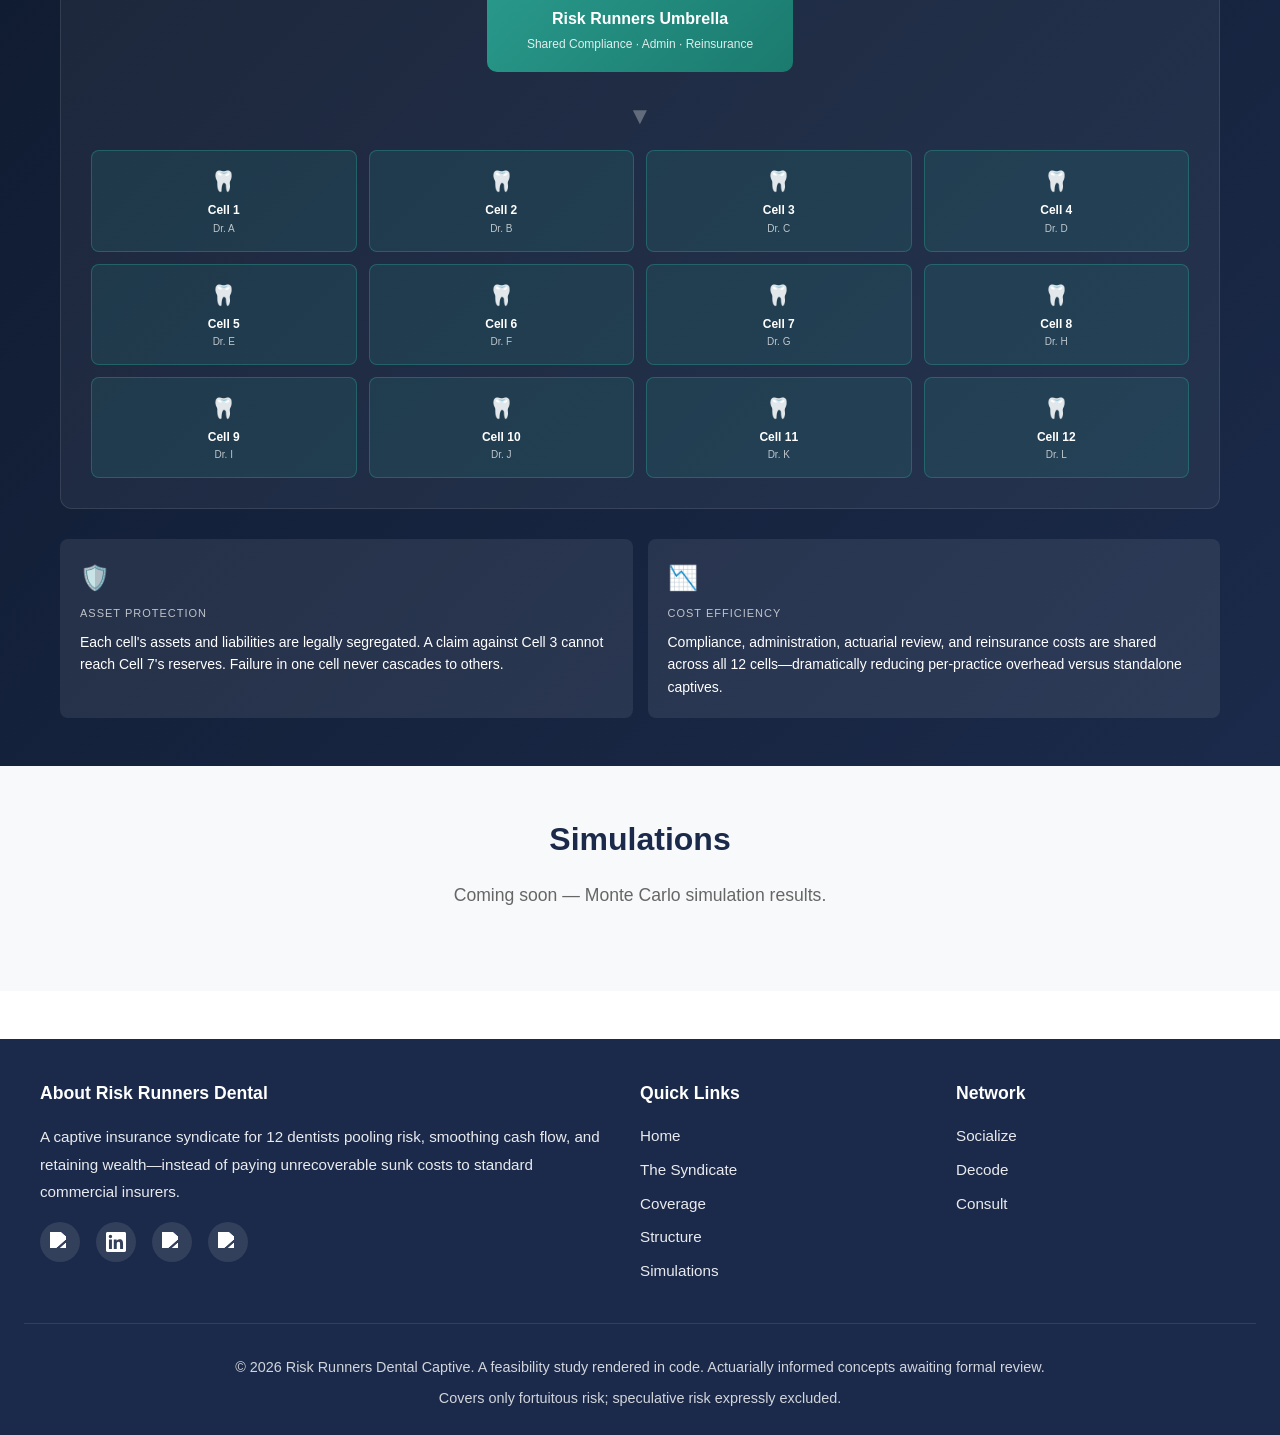
==== commit 9c8c0ac7: "Fix LinkedIn icon: replace broken CDN img with inline SVG" ====
--- a/index.html
+++ b/index.html
@@ -343,7 +343,7 @@
                         <img src="https://cdn.simpleicons.org/instagram/white" alt="Instagram">
                     </a>
                     <a href="https://www.linkedin.com/in/jefferson-richards/" target="_blank" title="LinkedIn">
-                        <img src="https://cdn.simpleicons.org/linkedin/white" alt="LinkedIn">
+                        <svg xmlns="http://www.w3.org/2000/svg" width="20" height="20" viewBox="0 0 24 24" fill="white"><path d="M20.447 20.452h-3.554v-5.569c0-1.328-.027-3.037-1.852-3.037-1.853 0-2.136 1.445-2.136 2.939v5.667H9.351V9h3.414v1.561h.046c.477-.9 1.637-1.85 3.37-1.85 3.601 0 4.267 2.37 4.267 5.455v6.286zM5.337 7.433a2.062 2.062 0 01-2.063-2.065 2.064 2.064 0 112.063 2.065zm1.782 13.019H3.555V9h3.564v11.452zM22.225 0H1.771C.792 0 0 .774 0 1.729v20.542C0 23.227.792 24 1.771 24h20.451C23.2 24 24 23.227 24 22.271V1.729C24 .774 23.2 0 22.222 0h.003z"/></svg>
                     </a>
                     <a href="https://github.com/jeffy893" target="_blank" title="GitHub">
                         <img src="https://cdn.simpleicons.org/github/white" alt="GitHub">
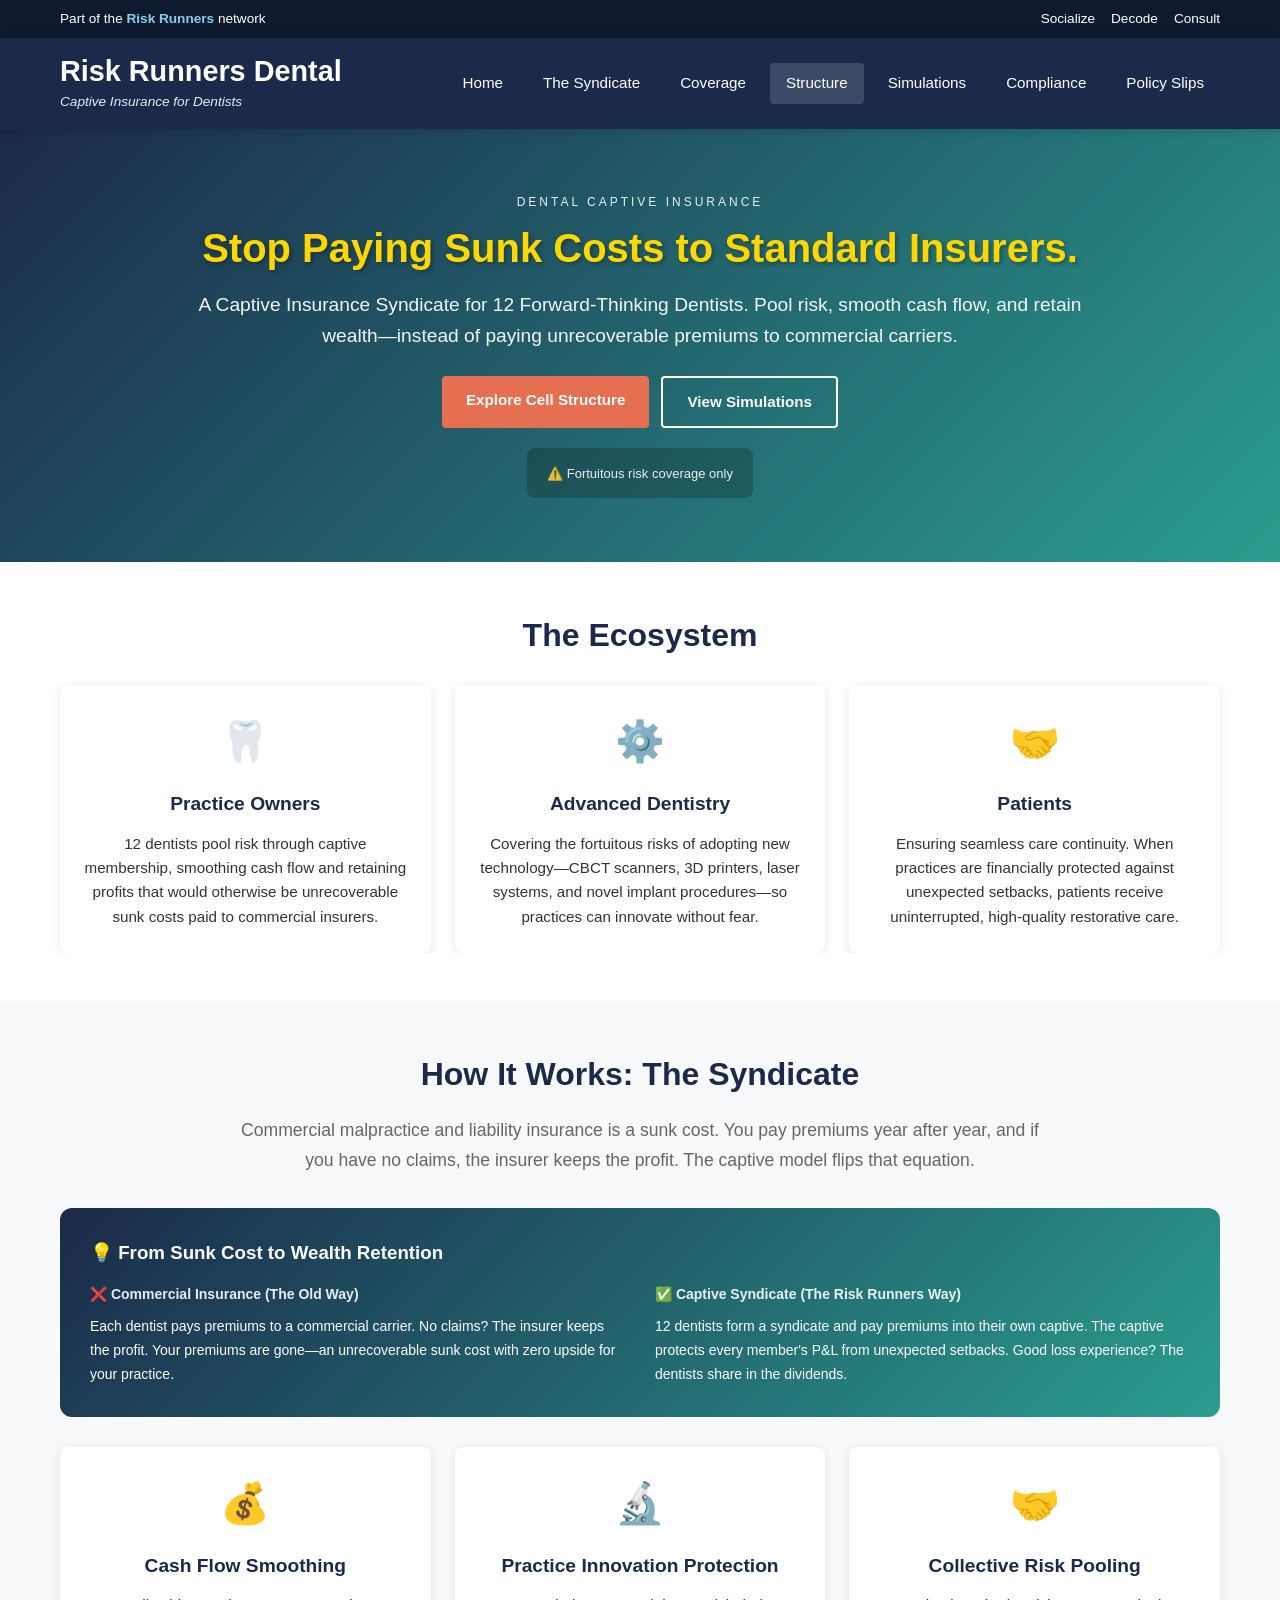
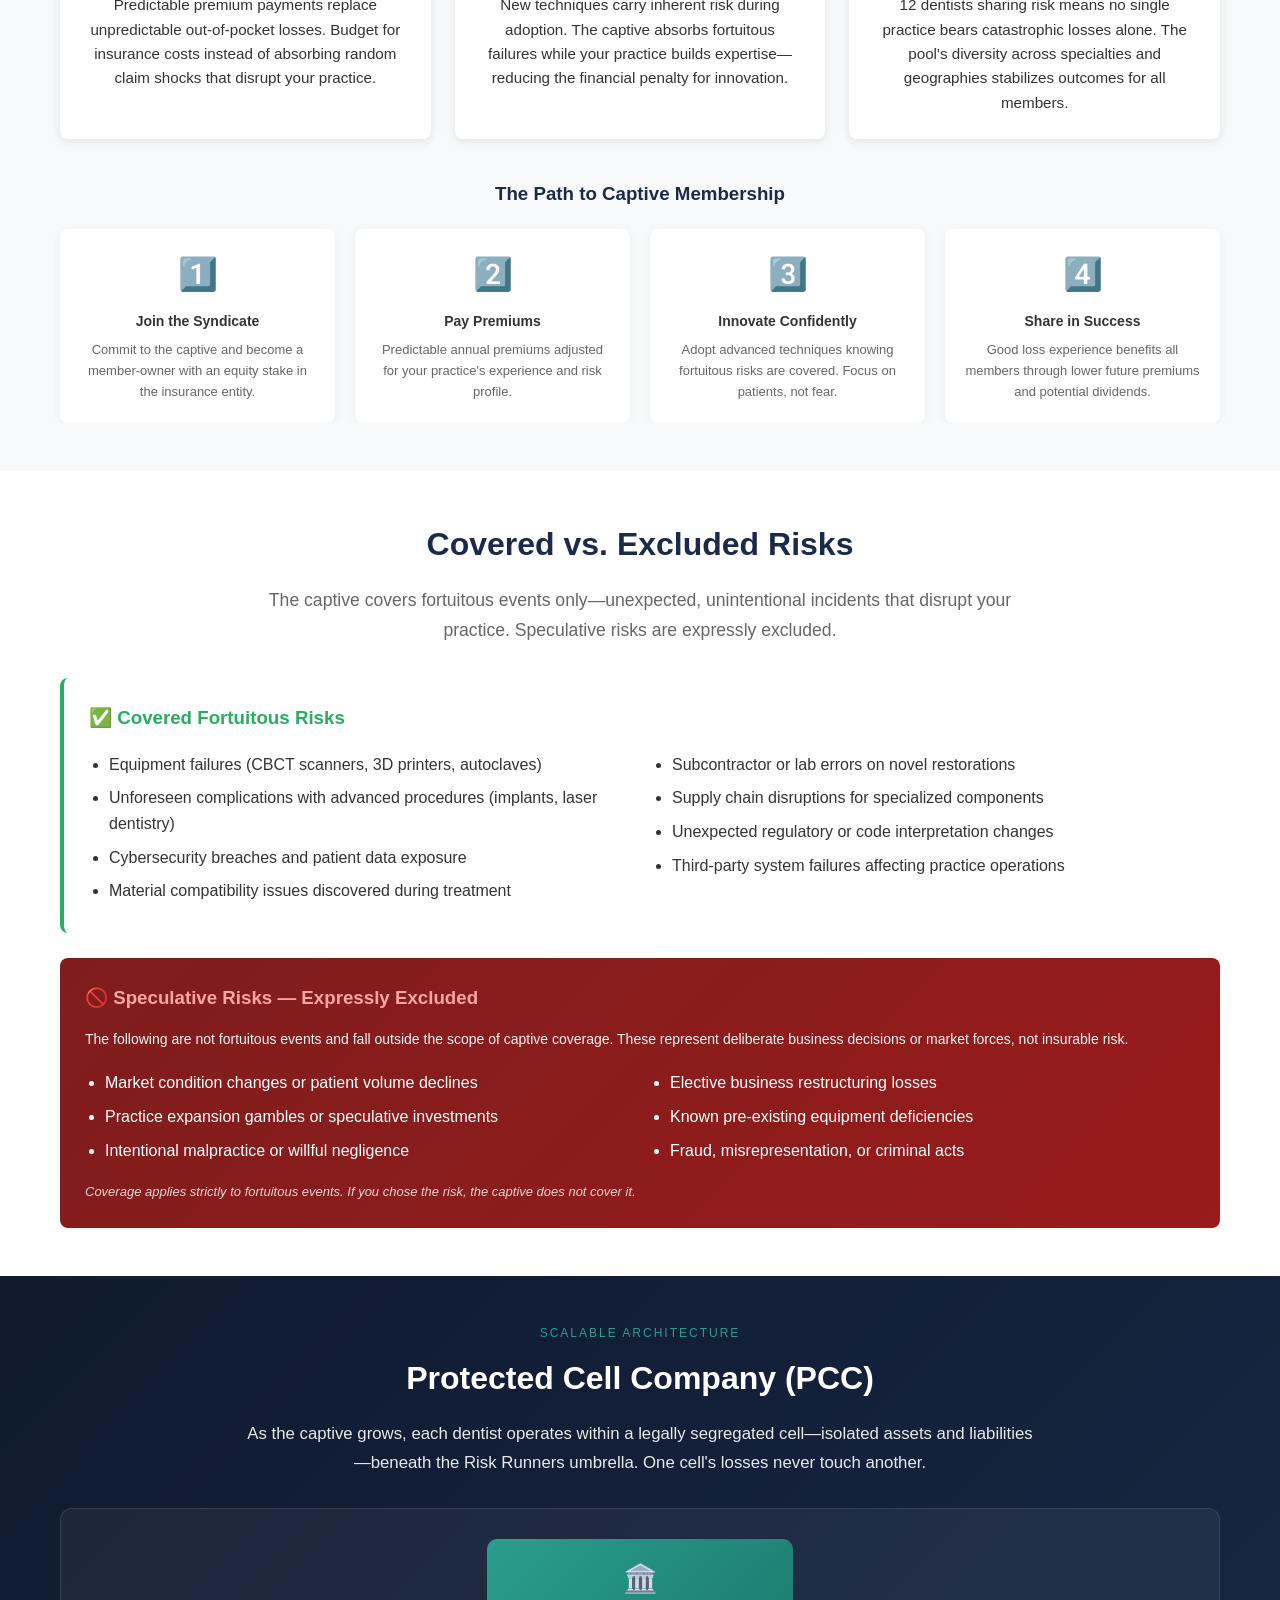
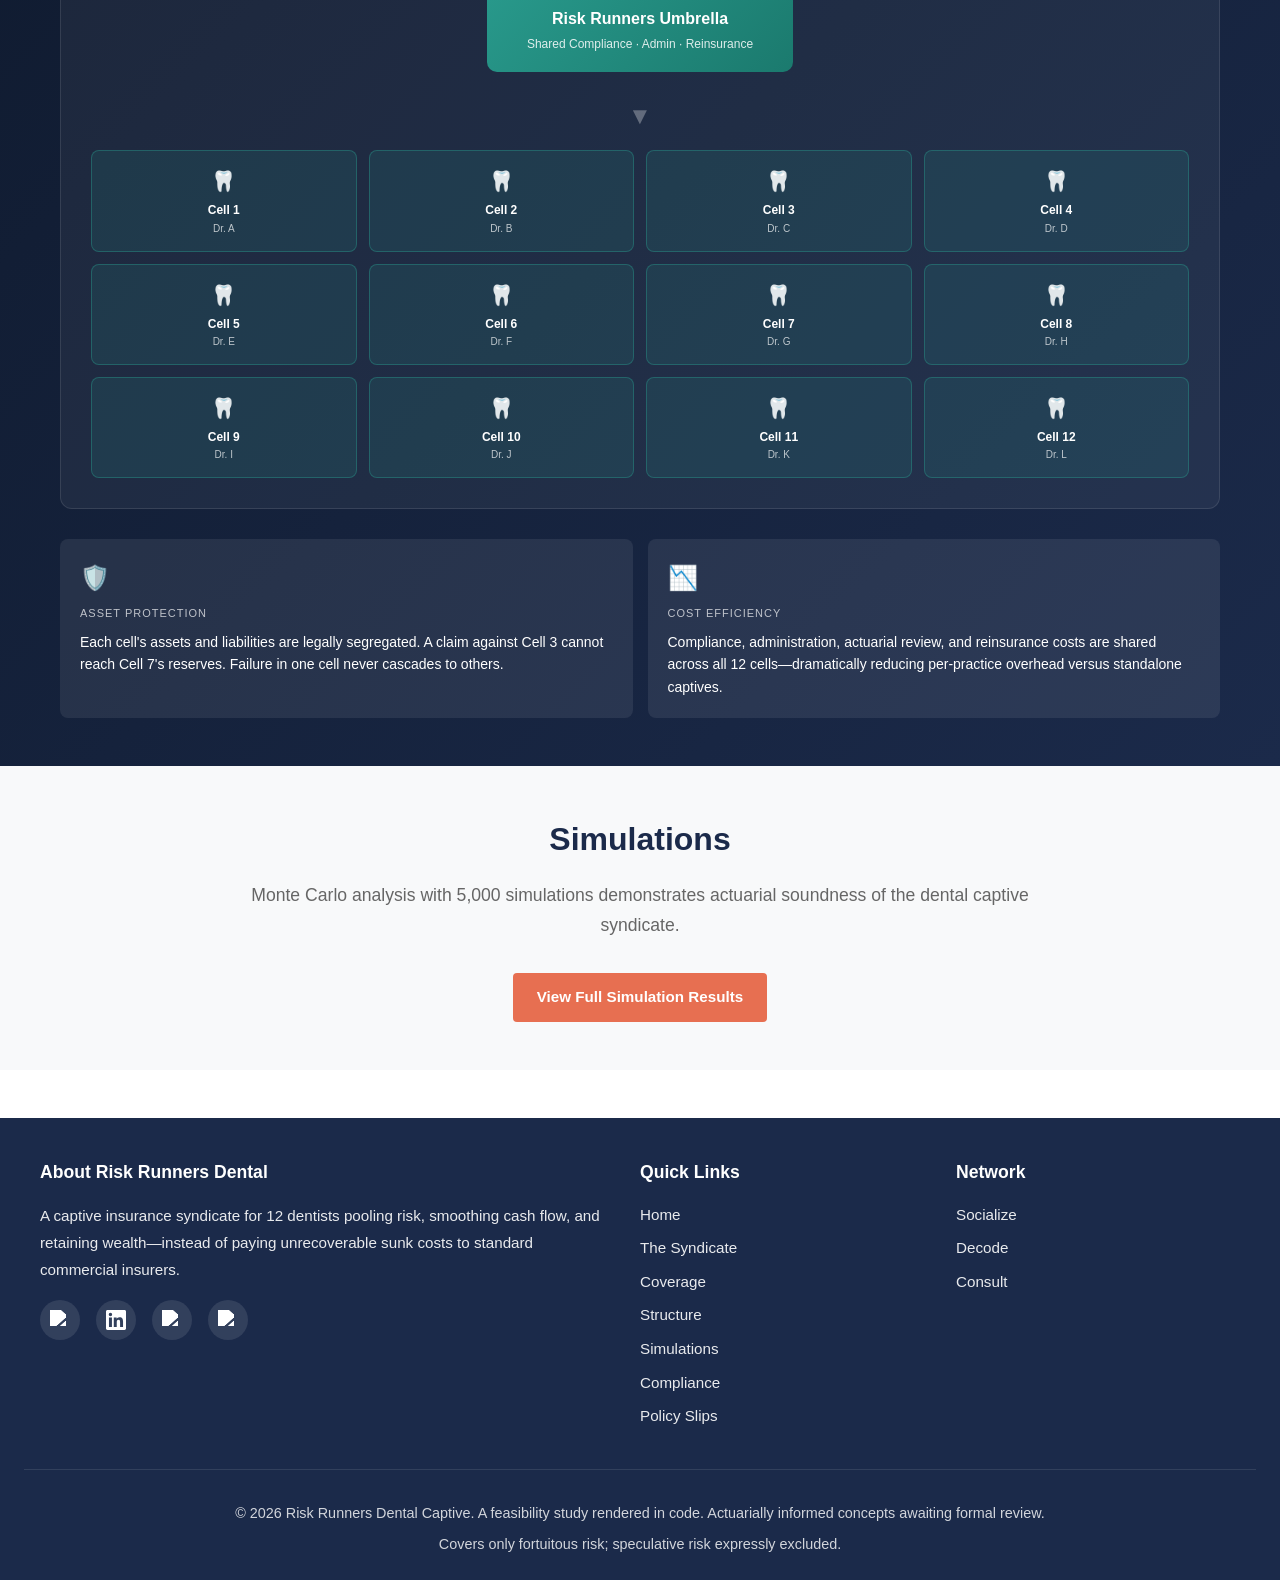
==== commit 96b34c16: "Add Monte Carlo simulation scripts, policy slips, compliance, and simulation pages" ====
--- a/index.html
+++ b/index.html
@@ -62,7 +62,9 @@
                 <li><a href="#syndicate">The Syndicate</a></li>
                 <li><a href="#coverage">Coverage</a></li>
                 <li><a href="#structure">Structure</a></li>
-                <li><a href="#simulations">Simulations</a></li>
+                <li><a href="simulation.html">Simulations</a></li>
+                <li><a href="compliance.html">Compliance</a></li>
+                <li><a href="policy-slips.html">Policy Slips</a></li>
             </ul>
         </nav>
     </header>
@@ -76,7 +78,7 @@
                 <p class="lead">A Captive Insurance Syndicate for 12 Forward-Thinking Dentists. Pool risk, smooth cash flow, and retain wealth—instead of paying unrecoverable premiums to commercial carriers.</p>
                 <div class="cta-buttons">
                     <a href="#structure" class="btn btn-primary">Explore Cell Structure</a>
-                    <a href="#simulations" class="btn btn-secondary">View Simulations</a>
+                    <a href="simulation.html" class="btn btn-secondary">View Simulations</a>
                 </div>
                 <div style="margin-top: 20px; padding: 12px 20px; background: rgba(0,0,0,0.2); border-radius: 8px; display: inline-block;">
                     <span style="font-size: 13px; opacity: 0.9;">⚠️ Fortuitous risk coverage only</span>
@@ -328,7 +330,10 @@
         <section id="simulations" class="overview" style="background: #f8f9fa;">
             <div class="container">
                 <h2>Simulations</h2>
-                <p class="section-intro">Coming soon — Monte Carlo simulation results.</p>
+                <p class="section-intro">Monte Carlo analysis with 5,000 simulations demonstrates actuarial soundness of the dental captive syndicate.</p>
+                <div style="text-align: center; margin-top: 20px;">
+                    <a href="simulation.html" class="btn btn-primary">View Full Simulation Results</a>
+                </div>
             </div>
         </section>
     </main>
@@ -361,7 +366,9 @@
                     <li><a href="#syndicate">The Syndicate</a></li>
                     <li><a href="#coverage">Coverage</a></li>
                     <li><a href="#structure">Structure</a></li>
-                    <li><a href="#simulations">Simulations</a></li>
+                    <li><a href="simulation.html">Simulations</a></li>
+                    <li><a href="compliance.html">Compliance</a></li>
+                    <li><a href="policy-slips.html">Policy Slips</a></li>
                 </ul>
             </div>
 
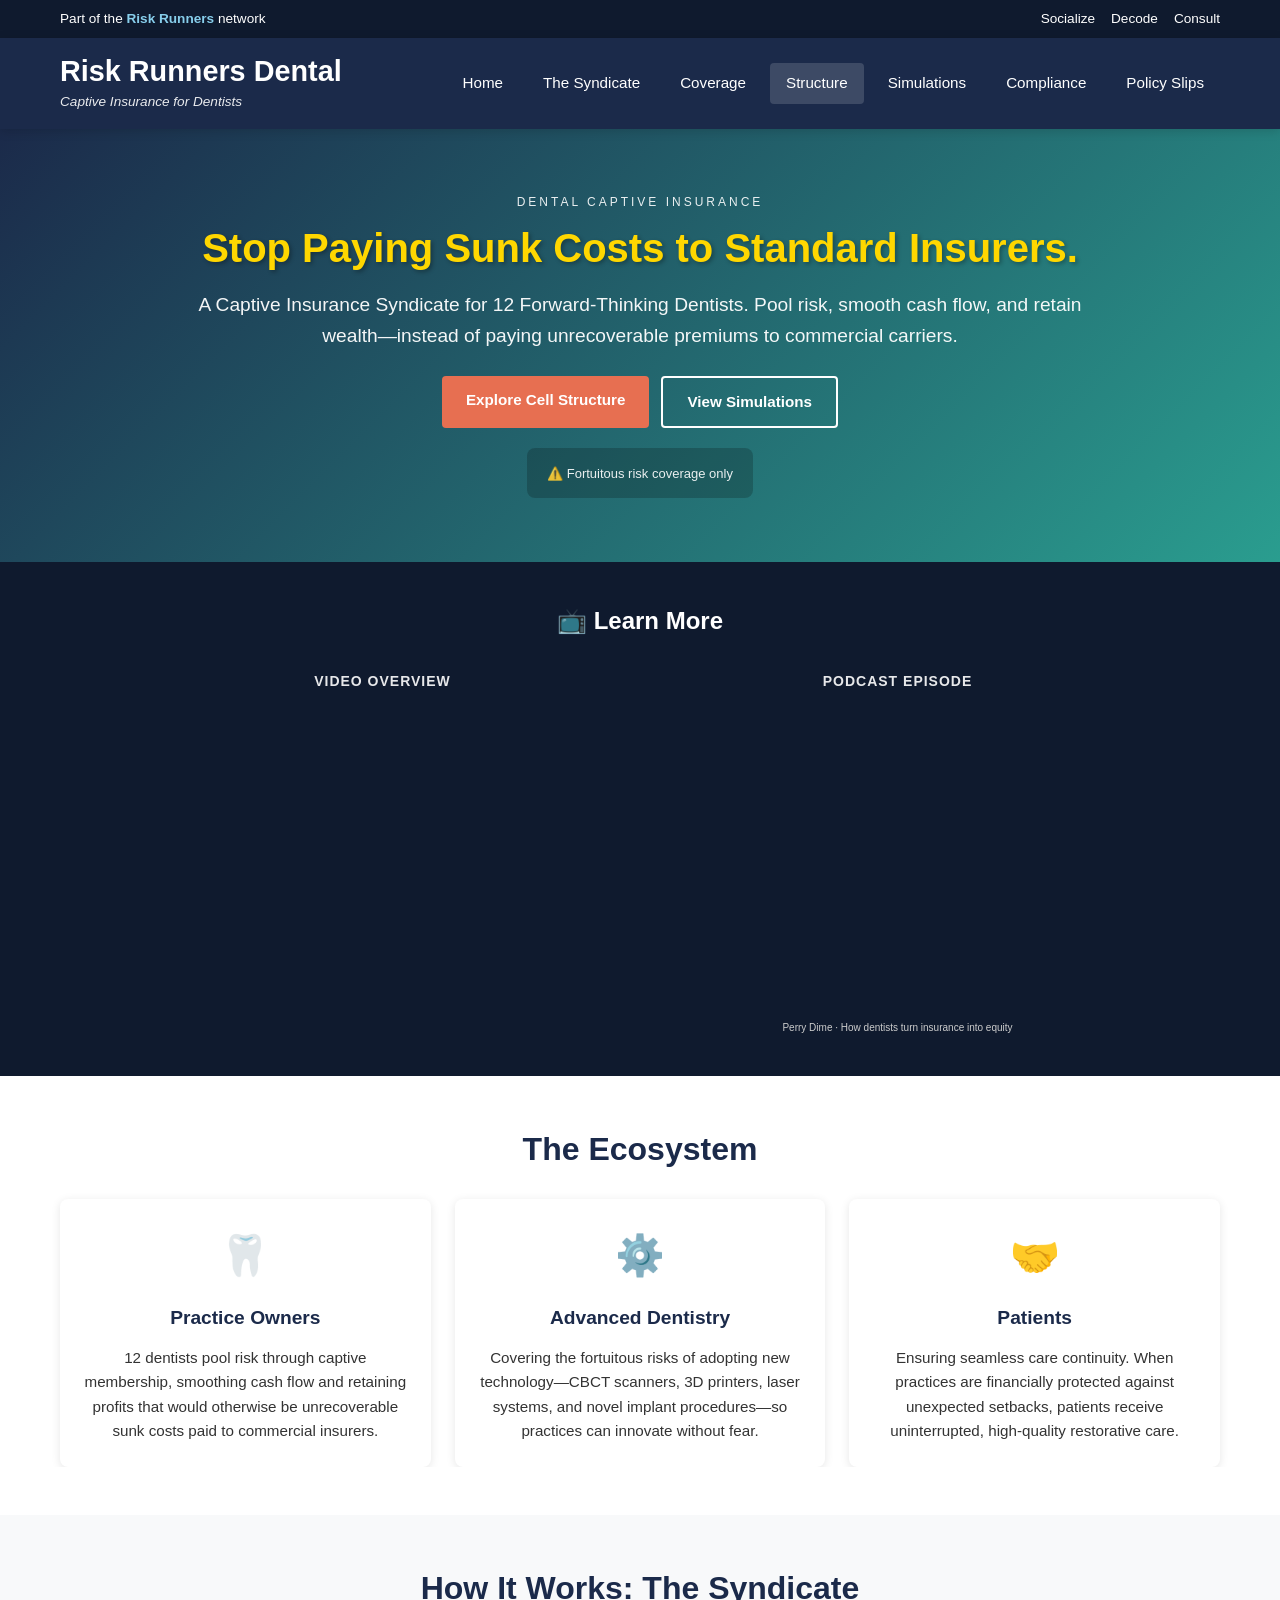
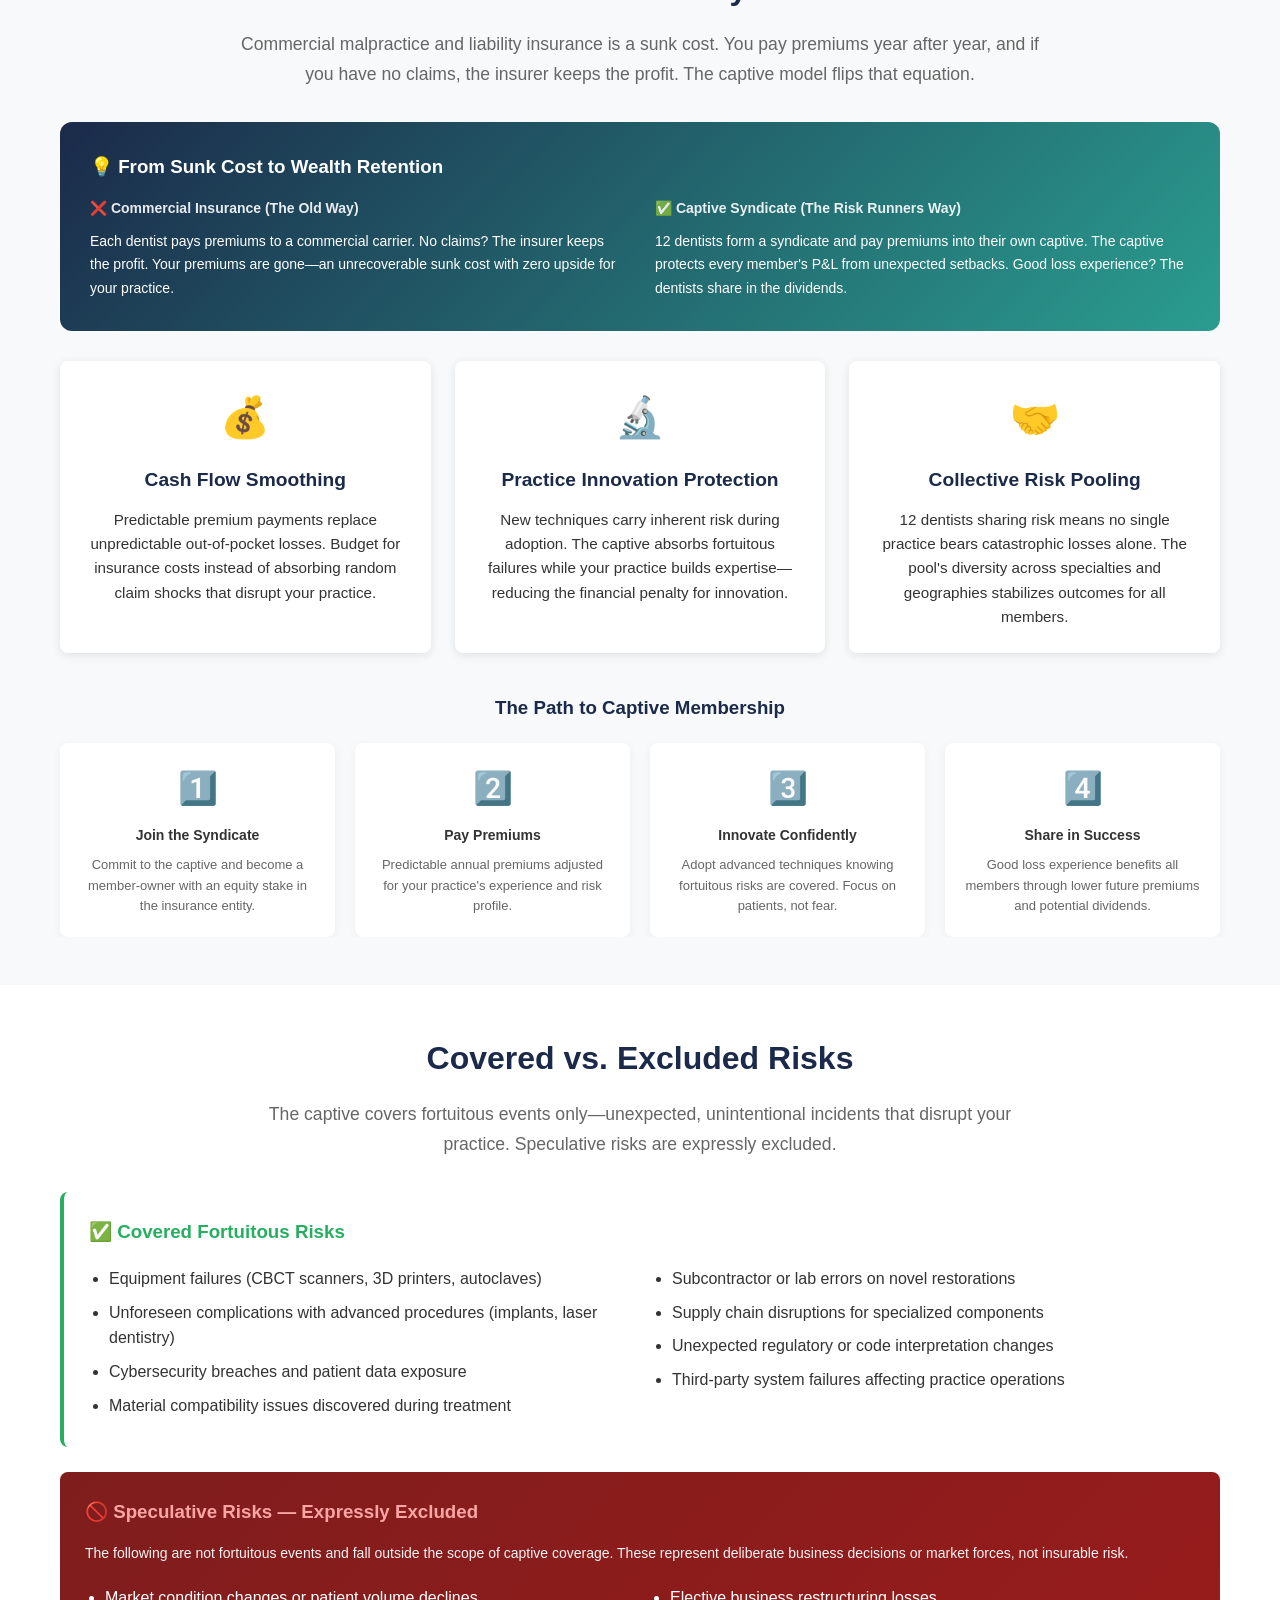
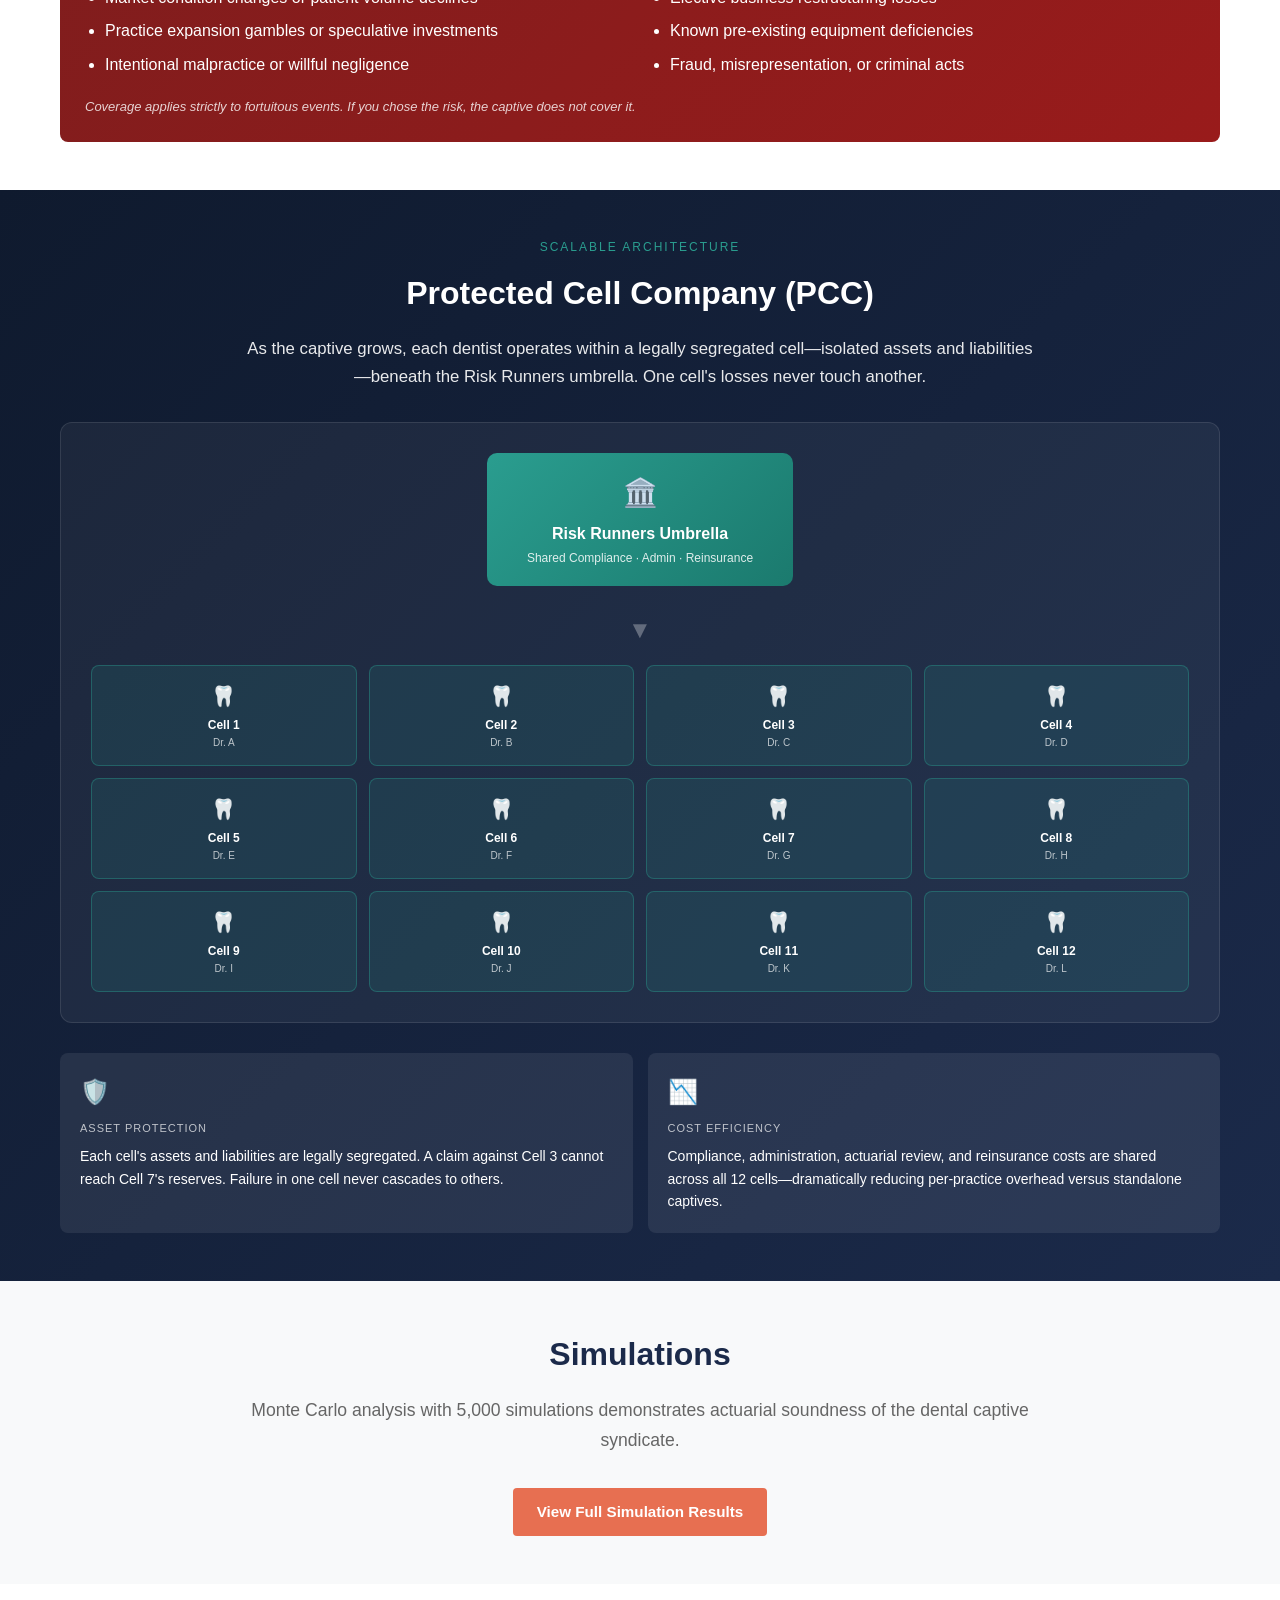
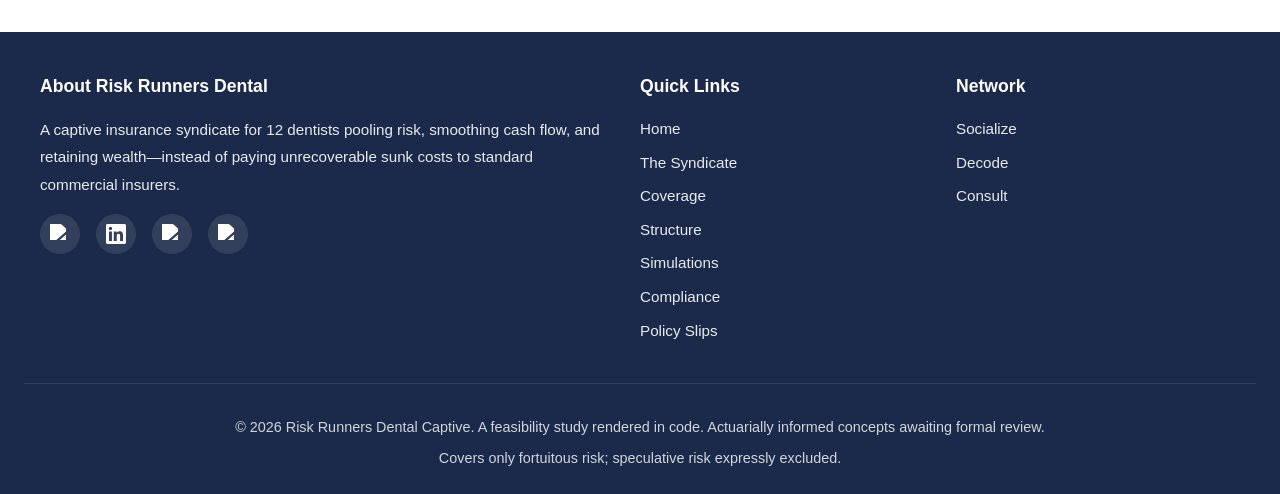
==== commit c9da9722: "Add Learn More section with YouTube video and SoundCloud podcast embed" ====
--- a/index.html
+++ b/index.html
@@ -82,6 +82,41 @@
                 </div>
                 <div style="margin-top: 20px; padding: 12px 20px; background: rgba(0,0,0,0.2); border-radius: 8px; display: inline-block;">
                     <span style="font-size: 13px; opacity: 0.9;">⚠️ Fortuitous risk coverage only</span>
+                </div>
+            </div>
+        </section>
+
+        <!-- Learn More: Video & Podcast -->
+        <section class="overview" style="background: #0F1A2E; padding: 40px 20px;">
+            <div class="container">
+                <div style="max-width: 1000px; margin: 0 auto; text-align: center;">
+                    <h2 style="color: white; font-size: 1.5rem; margin-bottom: 30px;">📺 Learn More</h2>
+                    <div style="display: grid; grid-template-columns: 1fr 1fr; gap: 30px;">
+                        <!-- YouTube Video -->
+                        <div>
+                            <h3 style="color: rgba(255,255,255,0.9); font-size: 14px; text-transform: uppercase; letter-spacing: 1px; margin-bottom: 15px;">Video Overview</h3>
+                            <div style="position: relative; padding-bottom: 56.25%; height: 0; overflow: hidden; border-radius: 8px;">
+                                <iframe 
+                                    style="position: absolute; top: 0; left: 0; width: 100%; height: 100%; border: none;"
+                                    src="https://www.youtube.com/embed/6KioDMdTovw" 
+                                    title="Risk Runners Dental Captive Overview"
+                                    allow="accelerometer; autoplay; clipboard-write; encrypted-media; gyroscope; picture-in-picture; web-share" 
+                                    allowfullscreen>
+                                </iframe>
+                            </div>
+                        </div>
+                        <!-- SoundCloud Podcast -->
+                        <div>
+                            <h3 style="color: rgba(255,255,255,0.9); font-size: 14px; text-transform: uppercase; letter-spacing: 1px; margin-bottom: 15px;">Podcast Episode</h3>
+                            <div style="border-radius: 8px; overflow: hidden;">
+                                <iframe width="100%" height="300" scrolling="no" frameborder="no" allow="autoplay" src="https://w.soundcloud.com/player/?url=https%3A//api.soundcloud.com/tracks/soundcloud%253Atracks%253A2302138367&color=%23ff5500&auto_play=false&hide_related=false&show_comments=true&show_user=true&show_reposts=false&show_teaser=true&visual=true"></iframe>
+                                <div style="font-size: 10px; color: #cccccc; line-break: anywhere; word-break: normal; overflow: hidden; white-space: nowrap; text-overflow: ellipsis; font-family: Interstate,Lucida Grande,Lucida Sans Unicode,Lucida Sans,Garuda,Verdana,Tahoma,sans-serif; font-weight: 100; margin-top: 5px;">
+                                    <a href="https://soundcloud.com/perrydime" title="Perry Dime" target="_blank" style="color: #cccccc; text-decoration: none;">Perry Dime</a> · 
+                                    <a href="https://soundcloud.com/perrydime/how-dentists-turn-insurance" title="How dentists turn insurance into equity" target="_blank" style="color: #cccccc; text-decoration: none;">How dentists turn insurance into equity</a>
+                                </div>
+                            </div>
+                        </div>
+                    </div>
                 </div>
             </div>
         </section>
--- a/assets/style.css
+++ b/assets/style.css
@@ -262,6 +262,18 @@
 .btn-secondary:hover {
     background-color: var(--white);
     color: var(--primary-color);
+}
+
+/* Secondary button on light backgrounds */
+.btn-outline {
+    background-color: transparent;
+    color: var(--primary-color);
+    border: 2px solid var(--primary-color);
+}
+
+.btn-outline:hover {
+    background-color: var(--primary-color);
+    color: var(--white);
 }
 
 /* ==================== SECTIONS ==================== */
